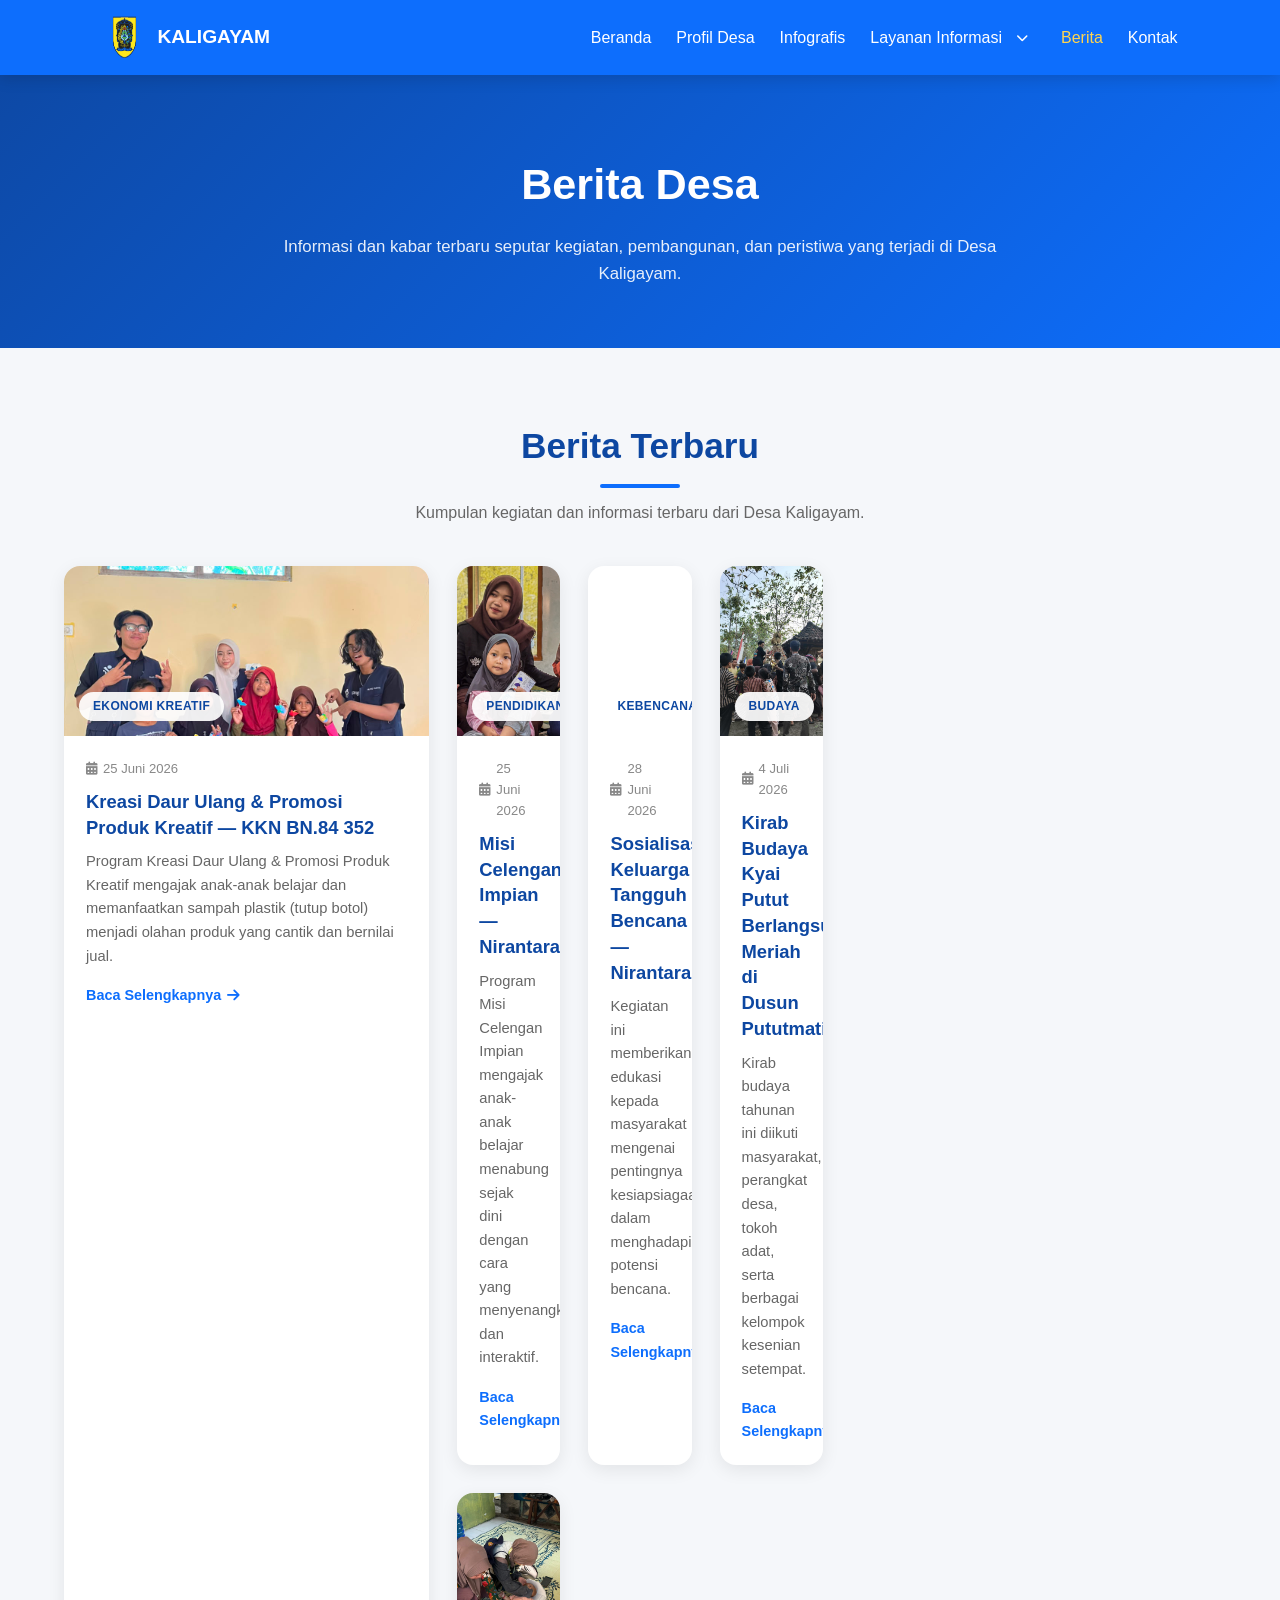
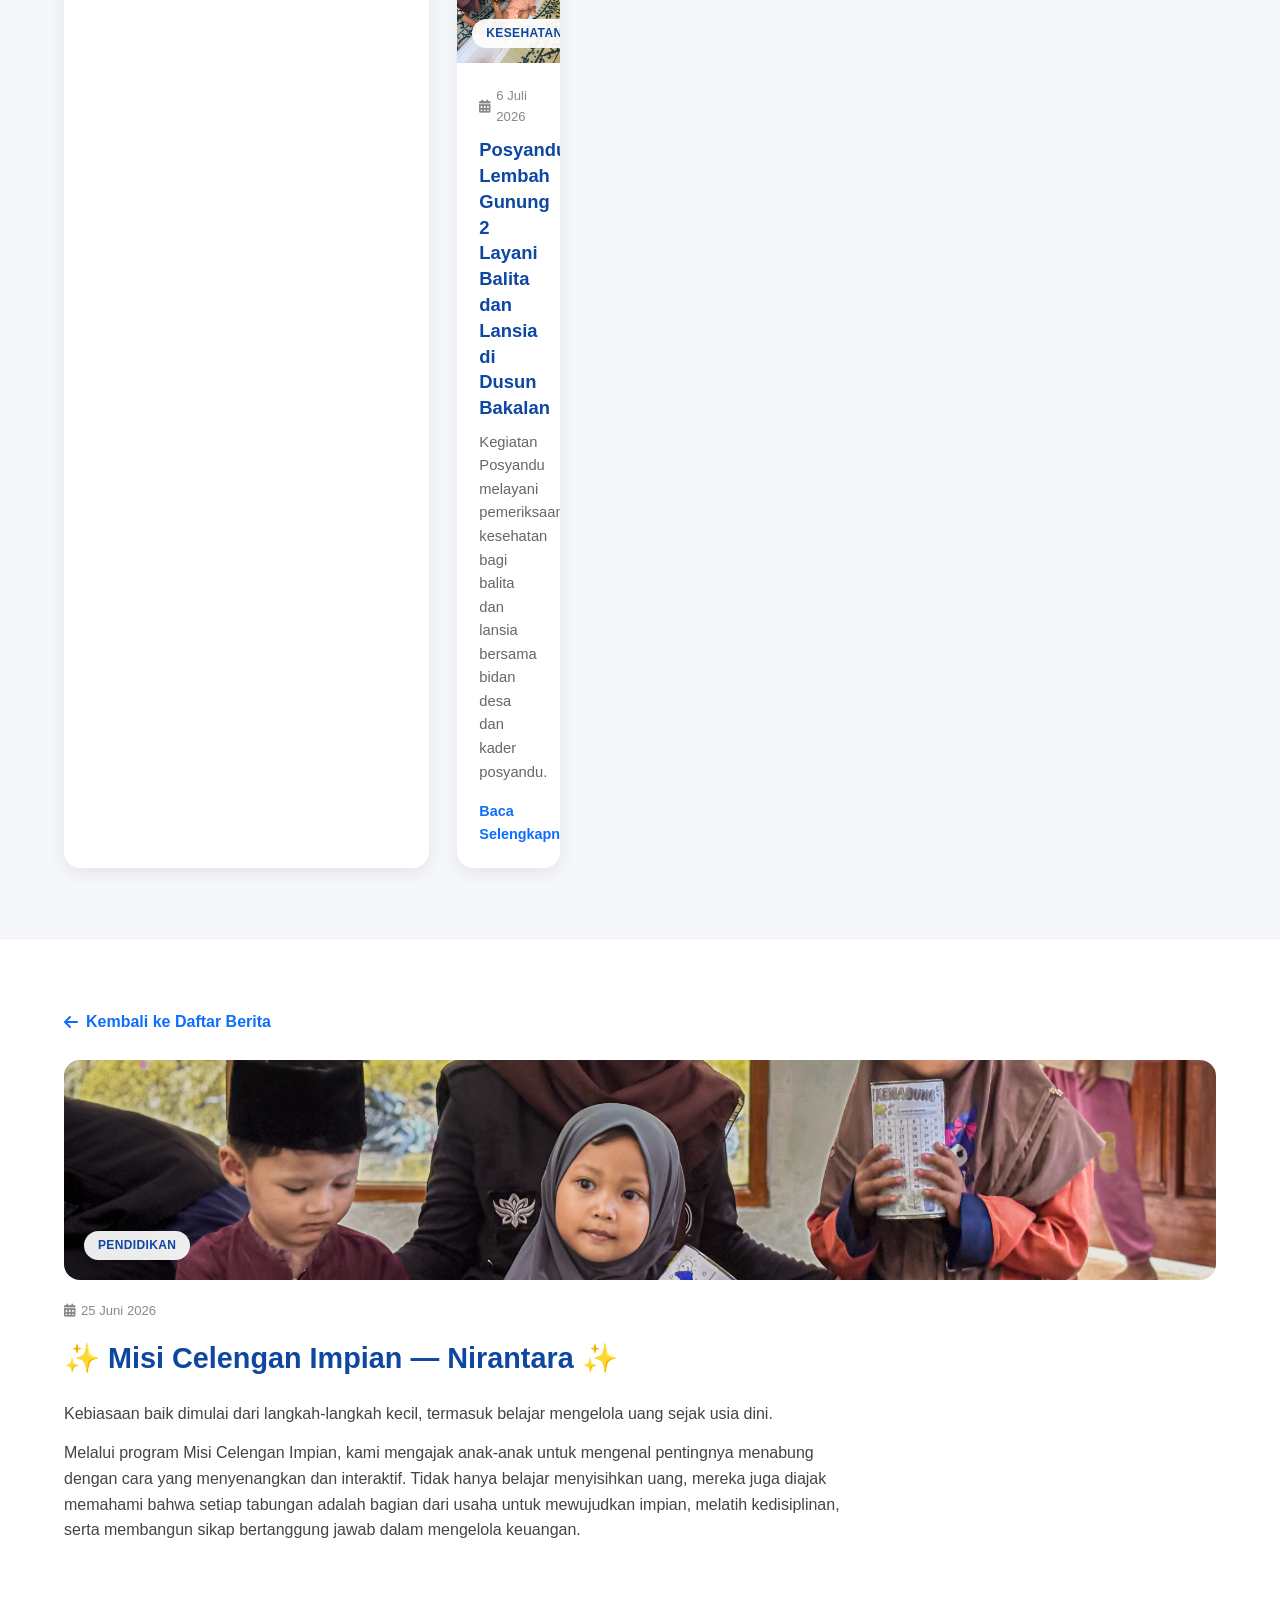
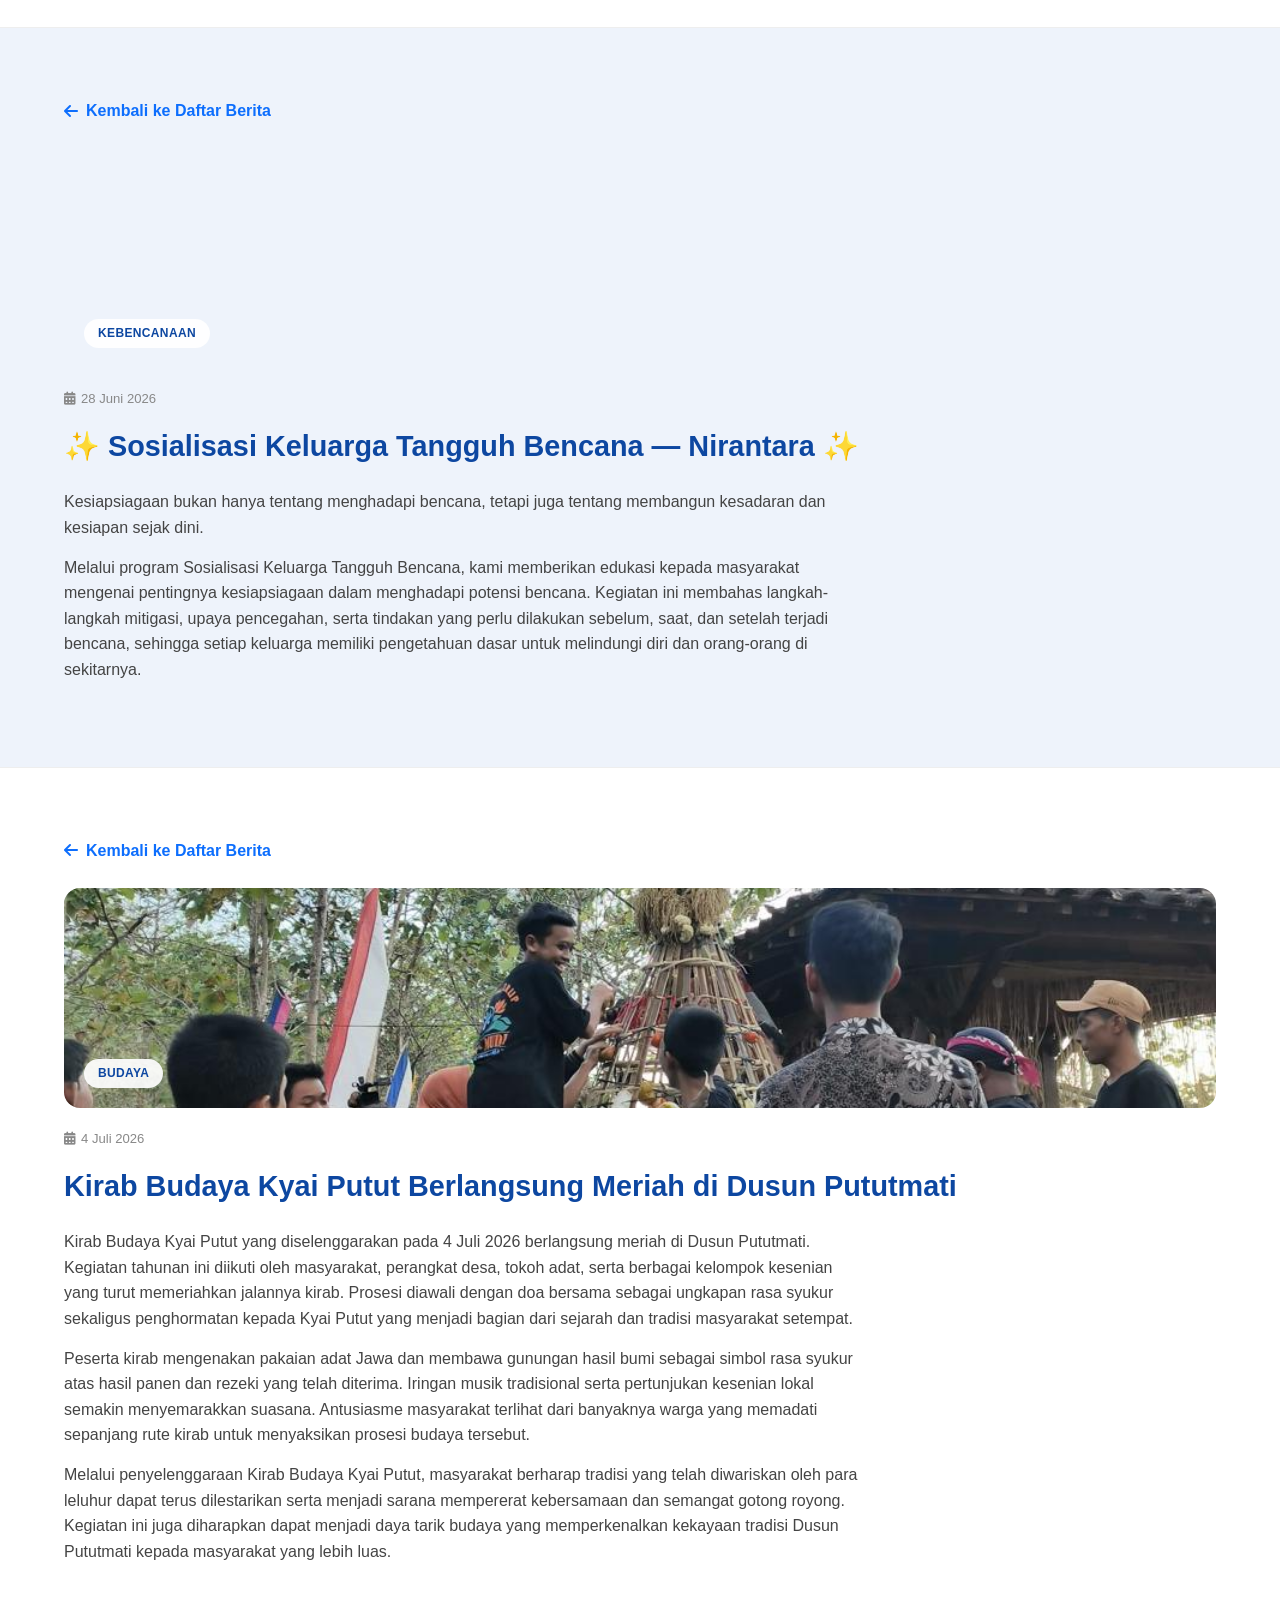
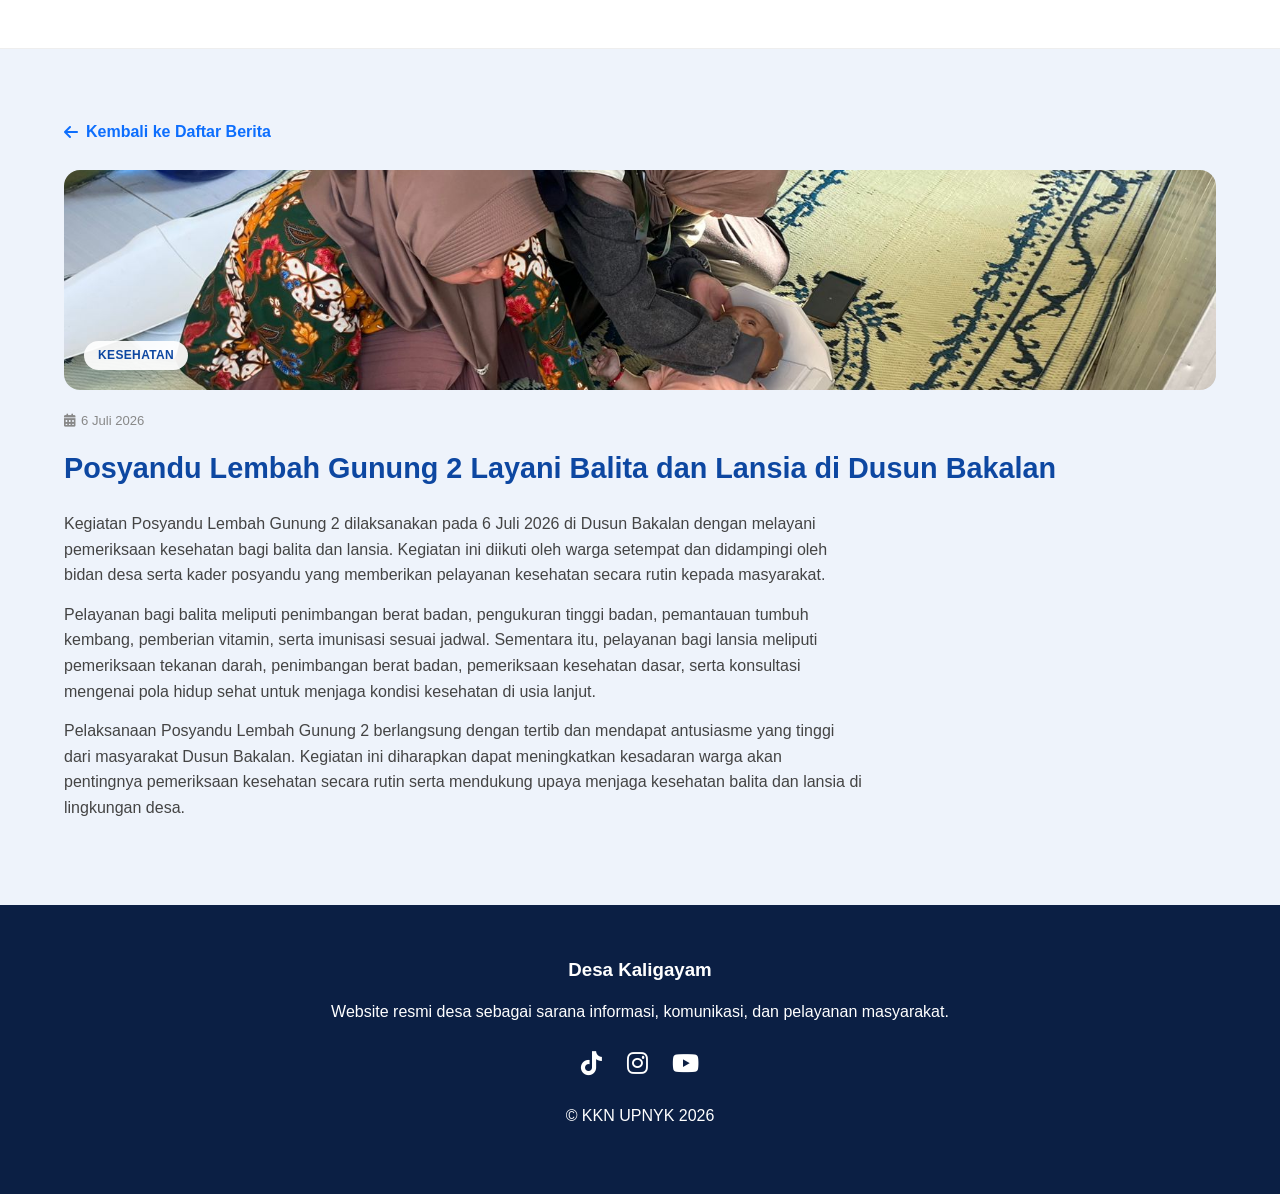
==== berita.html @ 116720b0 "Add new berita card for recycling program Added a new berita card for 'Kreasi Daur Ulang & Promosi P" ====
<!DOCTYPE html>
<html lang="id">
<head>
    <meta charset="UTF-8">
    <meta name="viewport" content="width=device-width, initial-scale=1.0">
    <title>Berita Desa - Desa Kaligayam</title>

    <link rel="stylesheet"
    href="https://cdnjs.cloudflare.com/ajax/libs/font-awesome/6.5.1/css/all.min.css">

    <style>

*{margin:0;padding:0;box-sizing:border-box;}
html{scroll-behavior:smooth;}
body{font-family:'Segoe UI', Tahoma, Geneva, Verdana, sans-serif;background:#f5f7fa;color:#333;line-height:1.6;}
a{text-decoration:none;}
ul{list-style:none;}
img{max-width:100%;display:block;}
.container{width:90%;max-width:1200px;margin:auto;}
section{padding:70px 0;}
.section-title{text-align:center;margin-bottom:40px;}
.section-title h2{font-size:2.2rem;color:#0d47a1;position:relative;}
.section-title h2::after{content:'';width:80px;height:4px;background:#0d6efd;display:block;margin:10px auto;border-radius:20px;}
.section-title p{color:#666;max-width:700px;margin:12px auto 0;}

/* NAVBAR */
.navbar{position:fixed;top:0;left:0;width:100%;padding:15px 8%;background:#0d6efd;display:flex;justify-content:space-between;align-items:center;z-index:1000;box-shadow:0 3px 15px rgba(0,0,0,0.15);}
.logo{display:flex;align-items:center;gap:10px;}
.logo img{width:45px;height:45px;}
.logo span{color:white;font-size:1.2rem;font-weight:700;}
.nav-menu{display:flex;gap:25px;}
.nav-menu a{color:white;font-weight:500;transition:0.3s;}
.nav-menu a:hover{color:#ffd54f;}
.nav-menu a.active{color:#ffd54f;}
.hamburger{display:none;color:white;font-size:1.5rem;cursor:pointer;}
.dropdown{position:relative;}
.dropdown-menu{position:absolute;top:100%;left:0;min-width:220px;background:#fff;border-radius:8px;box-shadow:0 5px 15px rgba(0,0,0,0.15);display:none;z-index:999;}
.dropdown-menu li{width:100%;}
.dropdown-menu li a{display:block;padding:12px 15px;color:#333;transition:0.3s;}
.dropdown-menu li a:hover{background:#0d6efd;color:#fff;}
.dropdown:hover .dropdown-menu{display:block;}
.dropdown-head{display:flex;align-items:center;justify-content:center;gap:6px;}
.dropdown-toggle{cursor:pointer;display:inline-flex;align-items:center;justify-content:center;color:white;font-size:12px;padding:4px 8px;}
.dropdown-toggle i{transition:0.3s;}
.dropdown.show .dropdown-toggle i{transform:rotate(180deg);}
.dropdown.show .dropdown-menu{display:block;}

/* HERO */
.hero-infografis{padding-top:150px;padding-bottom:60px;background:linear-gradient(135deg,#0d47a1,#0d6efd);color:#fff;text-align:center;}
.hero-infografis h1{font-size:2.7rem;margin-bottom:15px;}
.hero-infografis p{max-width:750px;margin:auto;color:rgba(255,255,255,.9);font-size:1.05rem;}

/* BERITA GRID */
.berita-grid{display:grid;grid-template-columns:repeat(3,1fr);gap:28px;}
.berita-card{background:#fff;border-radius:16px;overflow:hidden;box-shadow:0 5px 18px rgba(0,0,0,.08);transition:.3s;}
.berita-card:hover{transform:translateY(-8px);box-shadow:0 10px 25px rgba(0,0,0,.12);}
.berita-thumb{height:170px;position:relative;display:flex;align-items:flex-end;padding:15px;}
.berita-kategori{background:rgba(255,255,255,.92);color:#0d47a1;font-size:.75rem;font-weight:700;padding:5px 14px;border-radius:20px;text-transform:uppercase;letter-spacing:.03em;}
.berita-content{padding:22px;}
.berita-tanggal{color:#888;font-size:.82rem;display:flex;align-items:center;gap:6px;margin-bottom:10px;}
.berita-content h3{color:#0d47a1;font-size:1.15rem;margin-bottom:10px;line-height:1.4;}
.berita-content p{color:#666;font-size:.92rem;margin-bottom:14px;}
.berita-link{color:#0d6efd;font-weight:600;font-size:.9rem;display:inline-flex;align-items:center;gap:6px;transition:.3s;}
.berita-link:hover{gap:10px;}

/* BERITA DETAIL */
.berita-detail{background:#fff;border-top:1px solid #eee;}
.berita-detail:nth-child(odd){background:#eef3fb;}
.back-link{display:inline-flex;align-items:center;gap:8px;color:#0d6efd;font-weight:600;margin-bottom:25px;}
.back-link:hover{color:#0d47a1;}
.berita-detail-header{height:220px;border-radius:16px;display:flex;align-items:flex-end;padding:20px;margin-bottom:20px;}
.berita-detail h2{color:#0d47a1;font-size:1.8rem;margin:14px 0 20px;}
.berita-detail p{color:#444;margin-bottom:14px;max-width:800px;}

footer{background:#0b1f44;color:white;text-align:center;padding:50px 20px;}
.footer-content h3{margin-bottom:15px;}
.footer-content p{margin-bottom:15px;}
.social{margin:20px 0;}
.social a{color:white;font-size:1.5rem;margin:0 10px;transition:0.3s;}
.social a:hover{color:#ffc107;}

@media(max-width:900px){
    .berita-grid{grid-template-columns:1fr 1fr;}
}
@media(max-width:768px){
    .hero-infografis h1{font-size:2rem;}
    .nav-menu{
        display:none;
        flex-direction:column;
        position:absolute;
        top:75px;
        left:0;
        width:100%;
        background:#0d6efd;
        padding:20px;
        text-align:center;
    }
    .nav-menu.active{display:flex;}
    .hamburger{display:block;}
    .berita-grid{grid-template-columns:1fr;}
    .dropdown:hover .dropdown-menu{display:none;}
    .dropdown-menu{position:static;width:100%;margin-top:10px;box-shadow:none;}
    .dropdown.show .dropdown-menu{display:block;}
}

    </style>

</head>
<body>

    <!-- NAVBAR -->
    <header>
<nav class="navbar">

    <div class="logo">
        <img src="./logo.png" alt="Logo Desa">
        <span>KALIGAYAM</span>
    </div>

    <ul class="nav-menu">

        <li><a href="index.html">Beranda</a></li>

        <li><a href="profil-desa.html">Profil Desa</a></li>

        <li><a href="infografis.html">Infografis</a></li>

        <!-- MENU LAYANAN INFORMASI -->
        <li class="dropdown">

            <div class="dropdown-head">
                <a href="layanan-informasi.html">Layanan Informasi</a>
                <span class="dropdown-toggle"><i class="fas fa-chevron-down"></i></span>
            </div>

            <ul class="dropdown-menu">
                <li><a href="layanan-informasi.html#kk">Kartu Keluarga</a></li>
                <li><a href="layanan-informasi.html#ktp">KTP</a></li>
                <li><a href="layanan-informasi.html#kia">KIA</a></li>
                <li><a href="layanan-informasi.html#akta-kematian">Akta Kematian</a></li>
                <li><a href="layanan-informasi.html#akta-lahir">Akta Lahir</a></li>
                <li><a href="layanan-informasi.html#akta-cerai">Akta Cerai</a></li>
                <li><a href="layanan-informasi.html#pernikahan">Pernikahan</a></li>
            </ul>

        </li>

        <li><a href="berita.html" class="active">Berita</a></li>

        <li><a href="index.html#contact">Kontak</a></li>

    </ul>

    <div class="hamburger">
        <i class="fas fa-bars"></i>
    </div>

</nav>
    </header>

    <!-- HERO -->
    <section class="hero-infografis">
        <div class="container">
            <h1>Berita Desa</h1>
            <p>
                Informasi dan kabar terbaru seputar kegiatan, pembangunan,
                dan peristiwa yang terjadi di Desa Kaligayam.
            </p>
        </div>
    </section>

    <!-- DAFTAR BERITA -->
    <section id="daftar-berita">
        <div class="container">

            <div class="section-title">
                <h2>Berita Terbaru</h2>
                <p>Kumpulan kegiatan dan informasi terbaru dari Desa Kaligayam.</p>
            </div>
            <div class="berita-grid">
                <div class="berita-card">
                    <div class="berita-thumb" style="background-image:url('proker ekonomi 352.jpeg');background-size:cover;background-position:center;">
                        <span class="berita-kategori">Ekonomi Kreatif</span>
                    </div>
                    <div class="berita-content">
                        <span class="berita-tanggal"><i class="fas fa-calendar-days"></i> 25 Juni 2026</span>
                        <h3>Kreasi Daur Ulang & Promosi Produk Kreatif — KKN BN.84 352 </h3>
                        <p>Program Kreasi Daur Ulang & Promosi Produk Kreatif mengajak anak-anak belajar dan memanfaatkan sampah plastik (tutup botol) menjadi olahan produk yang cantik dan bernilai jual.</p>
                        <a href="#berita-1" class="berita-link">Baca Selengkapnya <i class="fas fa-arrow-right"></i></a>
                    </div>
                </div>
            <div class="berita-grid">
                <div class="berita-card">
                    <div class="berita-thumb" style="background-image:url('Berita 1.jpeg');background-size:cover;background-position:center;">
                        <span class="berita-kategori">Pendidikan</span>
                    </div>
                    <div class="berita-content">
                        <span class="berita-tanggal"><i class="fas fa-calendar-days"></i> 25 Juni 2026</span>
                        <h3>Misi Celengan Impian — Nirantara</h3>
                        <p>Program Misi Celengan Impian mengajak anak-anak belajar menabung sejak dini dengan cara yang menyenangkan dan interaktif.</p>
                        <a href="#berita-1" class="berita-link">Baca Selengkapnya <i class="fas fa-arrow-right"></i></a>
                    </div>
                </div>
                <div class="berita-card">
                    <div class="berita-thumb" style="background-image:url('Berita 2.jpeg');background-size:cover;background-position:center;">
                        <span class="berita-kategori">Kebencanaan</span>
                    </div>
                    <div class="berita-content">
                        <span class="berita-tanggal"><i class="fas fa-calendar-days"></i> 28 Juni 2026</span>
                        <h3>Sosialisasi Keluarga Tangguh Bencana — Nirantara</h3>
                        <p>Kegiatan ini memberikan edukasi kepada masyarakat mengenai pentingnya kesiapsiagaan dalam menghadapi potensi bencana.</p>
                        <a href="#berita-2" class="berita-link">Baca Selengkapnya <i class="fas fa-arrow-right"></i></a>
                    </div>
                </div>
                <div class="berita-card">
                    <div class="berita-thumb" style="background-image:url('Berita 3.jpeg');background-size:cover;background-position:center;">
                        <span class="berita-kategori">Budaya</span>
                    </div>
                    <div class="berita-content">
                        <span class="berita-tanggal"><i class="fas fa-calendar-days"></i> 4 Juli 2026</span>
                        <h3>Kirab Budaya Kyai Putut Berlangsung Meriah di Dusun Pututmati</h3>
                        <p>Kirab budaya tahunan ini diikuti masyarakat, perangkat desa, tokoh adat, serta berbagai kelompok kesenian setempat.</p>
                        <a href="#berita-3" class="berita-link">Baca Selengkapnya <i class="fas fa-arrow-right"></i></a>
                    </div>
                </div>
                <div class="berita-card">
                    <div class="berita-thumb" style="background-image:url('Berita 4.jpeg');background-size:cover;background-position:center;">
                        <span class="berita-kategori">Kesehatan</span>
                    </div>
                    <div class="berita-content">
                        <span class="berita-tanggal"><i class="fas fa-calendar-days"></i> 6 Juli 2026</span>
                        <h3>Posyandu Lembah Gunung 2 Layani Balita dan Lansia di Dusun Bakalan</h3>
                        <p>Kegiatan Posyandu melayani pemeriksaan kesehatan bagi balita dan lansia bersama bidan desa dan kader posyandu.</p>
                        <a href="#berita-4" class="berita-link">Baca Selengkapnya <i class="fas fa-arrow-right"></i></a>
                    </div>
                            </div>
            </div>

        </div>
    </section>

    <section id="berita-1" class="berita-detail">
        <div class="container">
            <a href="#daftar-berita" class="back-link"><i class="fas fa-arrow-left"></i> Kembali ke Daftar Berita</a>
            <div class="berita-detail-header" style="background-image:url('Berita 1.jpeg');background-size:cover;background-position:center;">
                <span class="berita-kategori">Pendidikan</span>
            </div>
            <span class="berita-tanggal"><i class="fas fa-calendar-days"></i> 25 Juni 2026</span>
            <h2>✨ Misi Celengan Impian — Nirantara ✨</h2>
                <p>Kebiasaan baik dimulai dari langkah-langkah kecil, termasuk belajar mengelola uang sejak usia dini.</p>
                <p>Melalui program Misi Celengan Impian, kami mengajak anak-anak untuk mengenal pentingnya menabung dengan cara yang menyenangkan dan interaktif. Tidak hanya belajar menyisihkan uang, mereka juga diajak memahami bahwa setiap tabungan adalah bagian dari usaha untuk mewujudkan impian, melatih kedisiplinan, serta membangun sikap bertanggung jawab dalam mengelola keuangan.</p>
        </div>
    </section>
    <section id="berita-2" class="berita-detail">
        <div class="container">
            <a href="#daftar-berita" class="back-link"><i class="fas fa-arrow-left"></i> Kembali ke Daftar Berita</a>
            <div class="berita-detail-header" style="background-image:url('Berita 2.jpeg');background-size:cover;background-position:center;">
                <span class="berita-kategori">Kebencanaan</span>
            </div>
            <span class="berita-tanggal"><i class="fas fa-calendar-days"></i> 28 Juni 2026</span>
            <h2>✨ Sosialisasi Keluarga Tangguh Bencana — Nirantara ✨</h2>
                <p>Kesiapsiagaan bukan hanya tentang menghadapi bencana, tetapi juga tentang membangun kesadaran dan kesiapan sejak dini.</p>
                <p>Melalui program Sosialisasi Keluarga Tangguh Bencana, kami memberikan edukasi kepada masyarakat mengenai pentingnya kesiapsiagaan dalam menghadapi potensi bencana. Kegiatan ini membahas langkah-langkah mitigasi, upaya pencegahan, serta tindakan yang perlu dilakukan sebelum, saat, dan setelah terjadi bencana, sehingga setiap keluarga memiliki pengetahuan dasar untuk melindungi diri dan orang-orang di sekitarnya.</p>
        </div>
    </section>
    <section id="berita-3" class="berita-detail">
        <div class="container">
            <a href="#daftar-berita" class="back-link"><i class="fas fa-arrow-left"></i> Kembali ke Daftar Berita</a>
            <div class="berita-detail-header" style="background-image:url('Berita 3.jpeg');background-size:cover;background-position:center;">
                <span class="berita-kategori">Budaya</span>
            </div>
            <span class="berita-tanggal"><i class="fas fa-calendar-days"></i> 4 Juli 2026</span>
            <h2>Kirab Budaya Kyai Putut Berlangsung Meriah di Dusun Pututmati</h2>
                <p>Kirab Budaya Kyai Putut yang diselenggarakan pada 4 Juli 2026 berlangsung meriah di Dusun Pututmati. Kegiatan tahunan ini diikuti oleh masyarakat, perangkat desa, tokoh adat, serta berbagai kelompok kesenian yang turut memeriahkan jalannya kirab. Prosesi diawali dengan doa bersama sebagai ungkapan rasa syukur sekaligus penghormatan kepada Kyai Putut yang menjadi bagian dari sejarah dan tradisi masyarakat setempat.</p>
                <p>Peserta kirab mengenakan pakaian adat Jawa dan membawa gunungan hasil bumi sebagai simbol rasa syukur atas hasil panen dan rezeki yang telah diterima. Iringan musik tradisional serta pertunjukan kesenian lokal semakin menyemarakkan suasana. Antusiasme masyarakat terlihat dari banyaknya warga yang memadati sepanjang rute kirab untuk menyaksikan prosesi budaya tersebut.</p>
                <p>Melalui penyelenggaraan Kirab Budaya Kyai Putut, masyarakat berharap tradisi yang telah diwariskan oleh para leluhur dapat terus dilestarikan serta menjadi sarana mempererat kebersamaan dan semangat gotong royong. Kegiatan ini juga diharapkan dapat menjadi daya tarik budaya yang memperkenalkan kekayaan tradisi Dusun Pututmati kepada masyarakat yang lebih luas.</p>
        </div>
    </section>
    <section id="berita-4" class="berita-detail">
        <div class="container">
            <a href="#daftar-berita" class="back-link"><i class="fas fa-arrow-left"></i> Kembali ke Daftar Berita</a>
            <div class="berita-detail-header" style="background-image:url('Berita 4.jpeg');background-size:cover;background-position:center;">
                <span class="berita-kategori">Kesehatan</span>
            </div>
            <span class="berita-tanggal"><i class="fas fa-calendar-days"></i> 6 Juli 2026</span>
            <h2>Posyandu Lembah Gunung 2 Layani Balita dan Lansia di Dusun Bakalan</h2>
                <p>Kegiatan Posyandu Lembah Gunung 2 dilaksanakan pada 6 Juli 2026 di Dusun Bakalan dengan melayani pemeriksaan kesehatan bagi balita dan lansia. Kegiatan ini diikuti oleh warga setempat dan didampingi oleh bidan desa serta kader posyandu yang memberikan pelayanan kesehatan secara rutin kepada masyarakat.</p>
                <p>Pelayanan bagi balita meliputi penimbangan berat badan, pengukuran tinggi badan, pemantauan tumbuh kembang, pemberian vitamin, serta imunisasi sesuai jadwal. Sementara itu, pelayanan bagi lansia meliputi pemeriksaan tekanan darah, penimbangan berat badan, pemeriksaan kesehatan dasar, serta konsultasi mengenai pola hidup sehat untuk menjaga kondisi kesehatan di usia lanjut.</p>
                <p>Pelaksanaan Posyandu Lembah Gunung 2 berlangsung dengan tertib dan mendapat antusiasme yang tinggi dari masyarakat Dusun Bakalan. Kegiatan ini diharapkan dapat meningkatkan kesadaran warga akan pentingnya pemeriksaan kesehatan secara rutin serta mendukung upaya menjaga kesehatan balita dan lansia di lingkungan desa.</p>
        </div>
    </section>
    <!-- FOOTER -->
    <footer>

        <div class="footer-content">

            <h3>Desa Kaligayam</h3>

            <p>
                Website resmi desa sebagai sarana informasi,
                komunikasi, dan pelayanan masyarakat.
            </p>

            <div class="social">
                <a href="https://www.tiktok.com/@kaligayam.official" target="_blank" rel="noopener noreferrer"><i class="fab fa-tiktok"></i></a>
                <a href="https://www.instagram.com/desa_kaligayam" target="_blank" rel="noopener noreferrer"><i class="fab fa-instagram"></i></a>
                <a href="#" target="_blank" rel="noopener noreferrer"><i class="fab fa-youtube"></i></a>
            </div>

            <p>
                © KKN UPNYK 2026
            </p>

        </div>

    </footer>


<script src="index.js"></script>

</body>
</html>
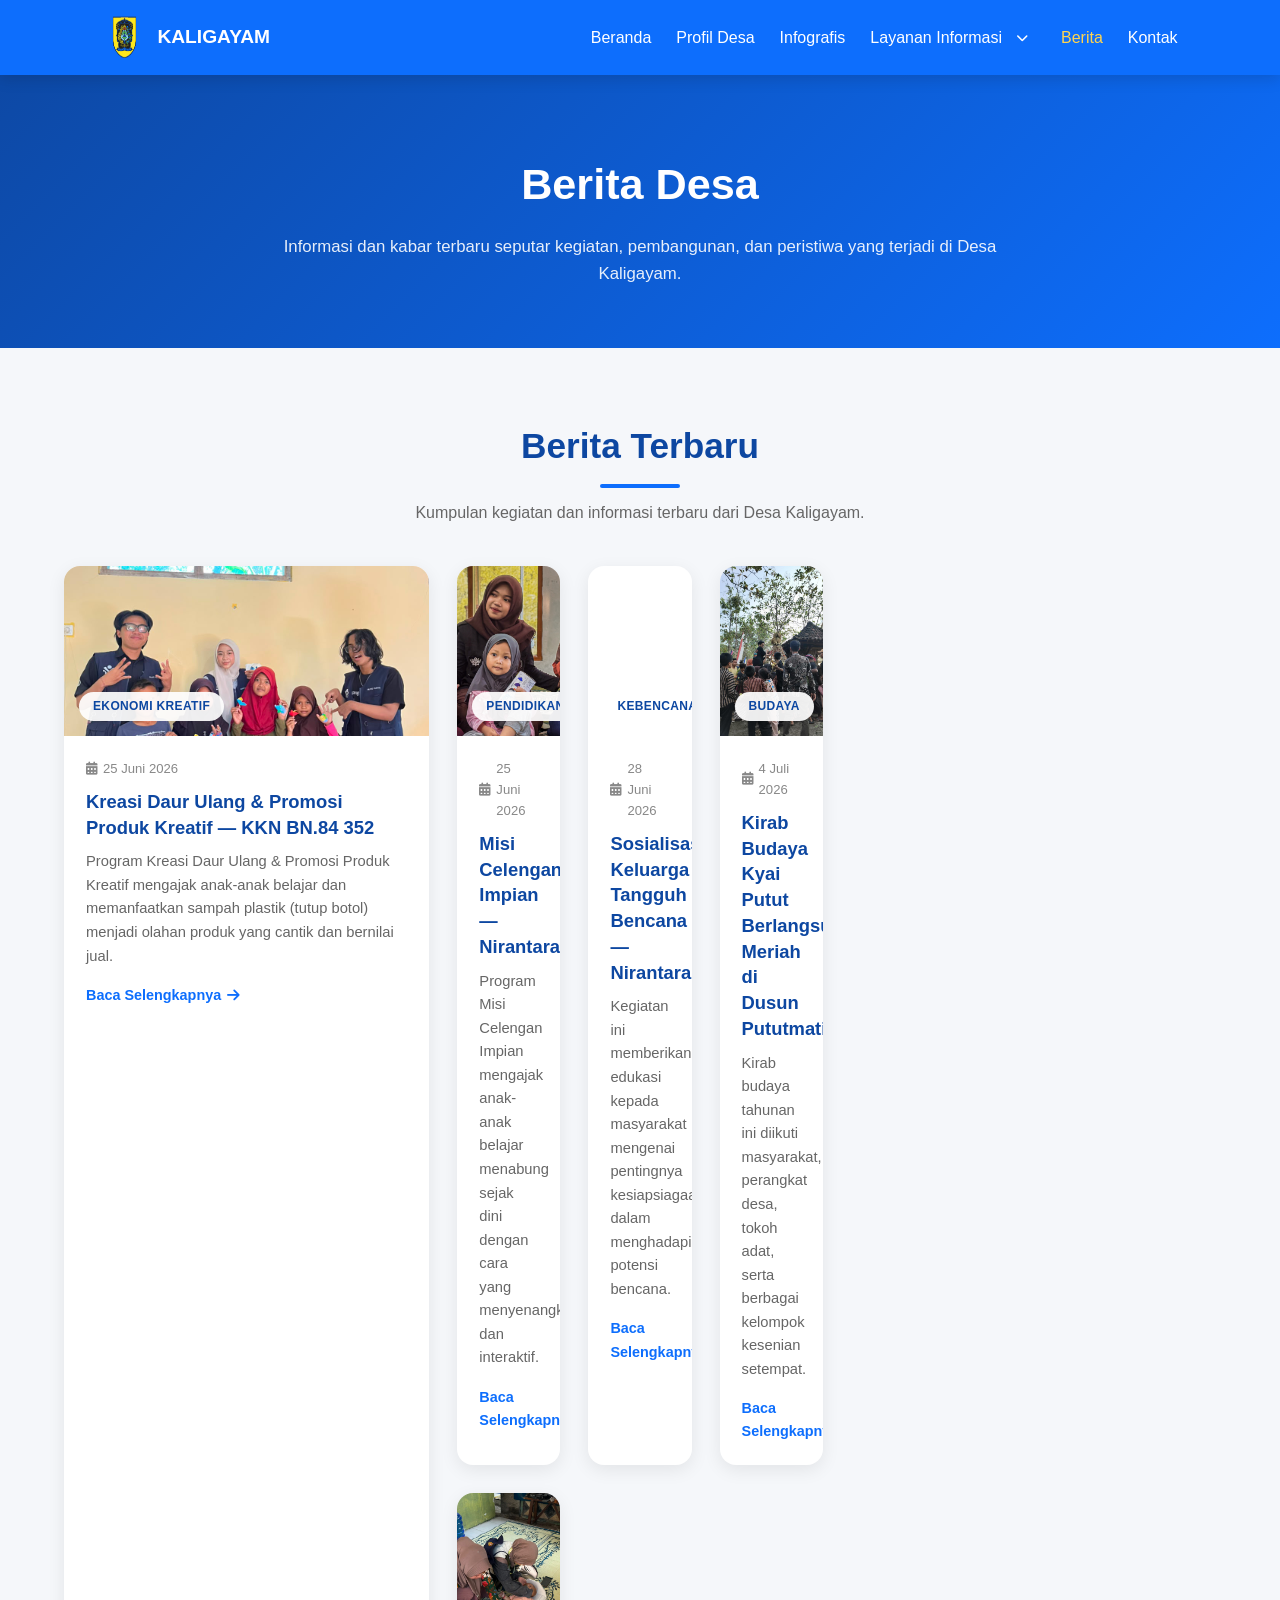
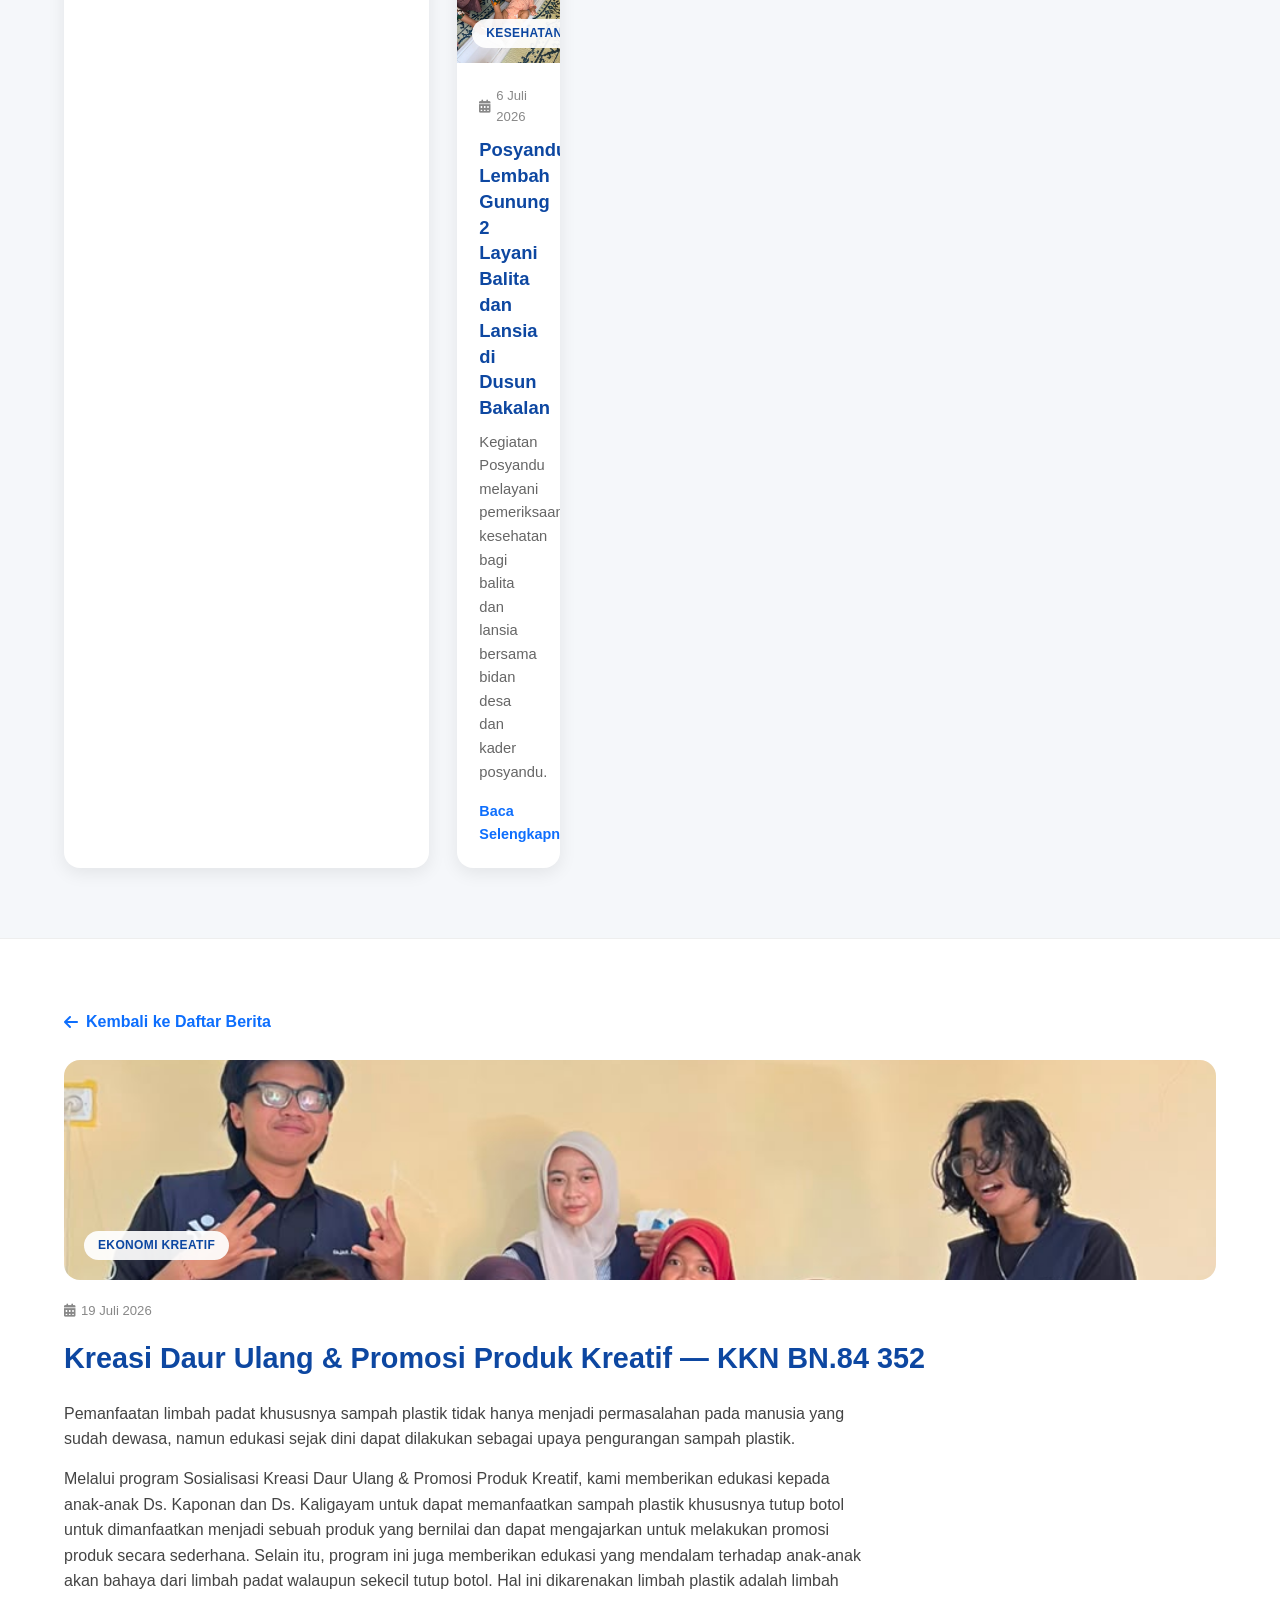
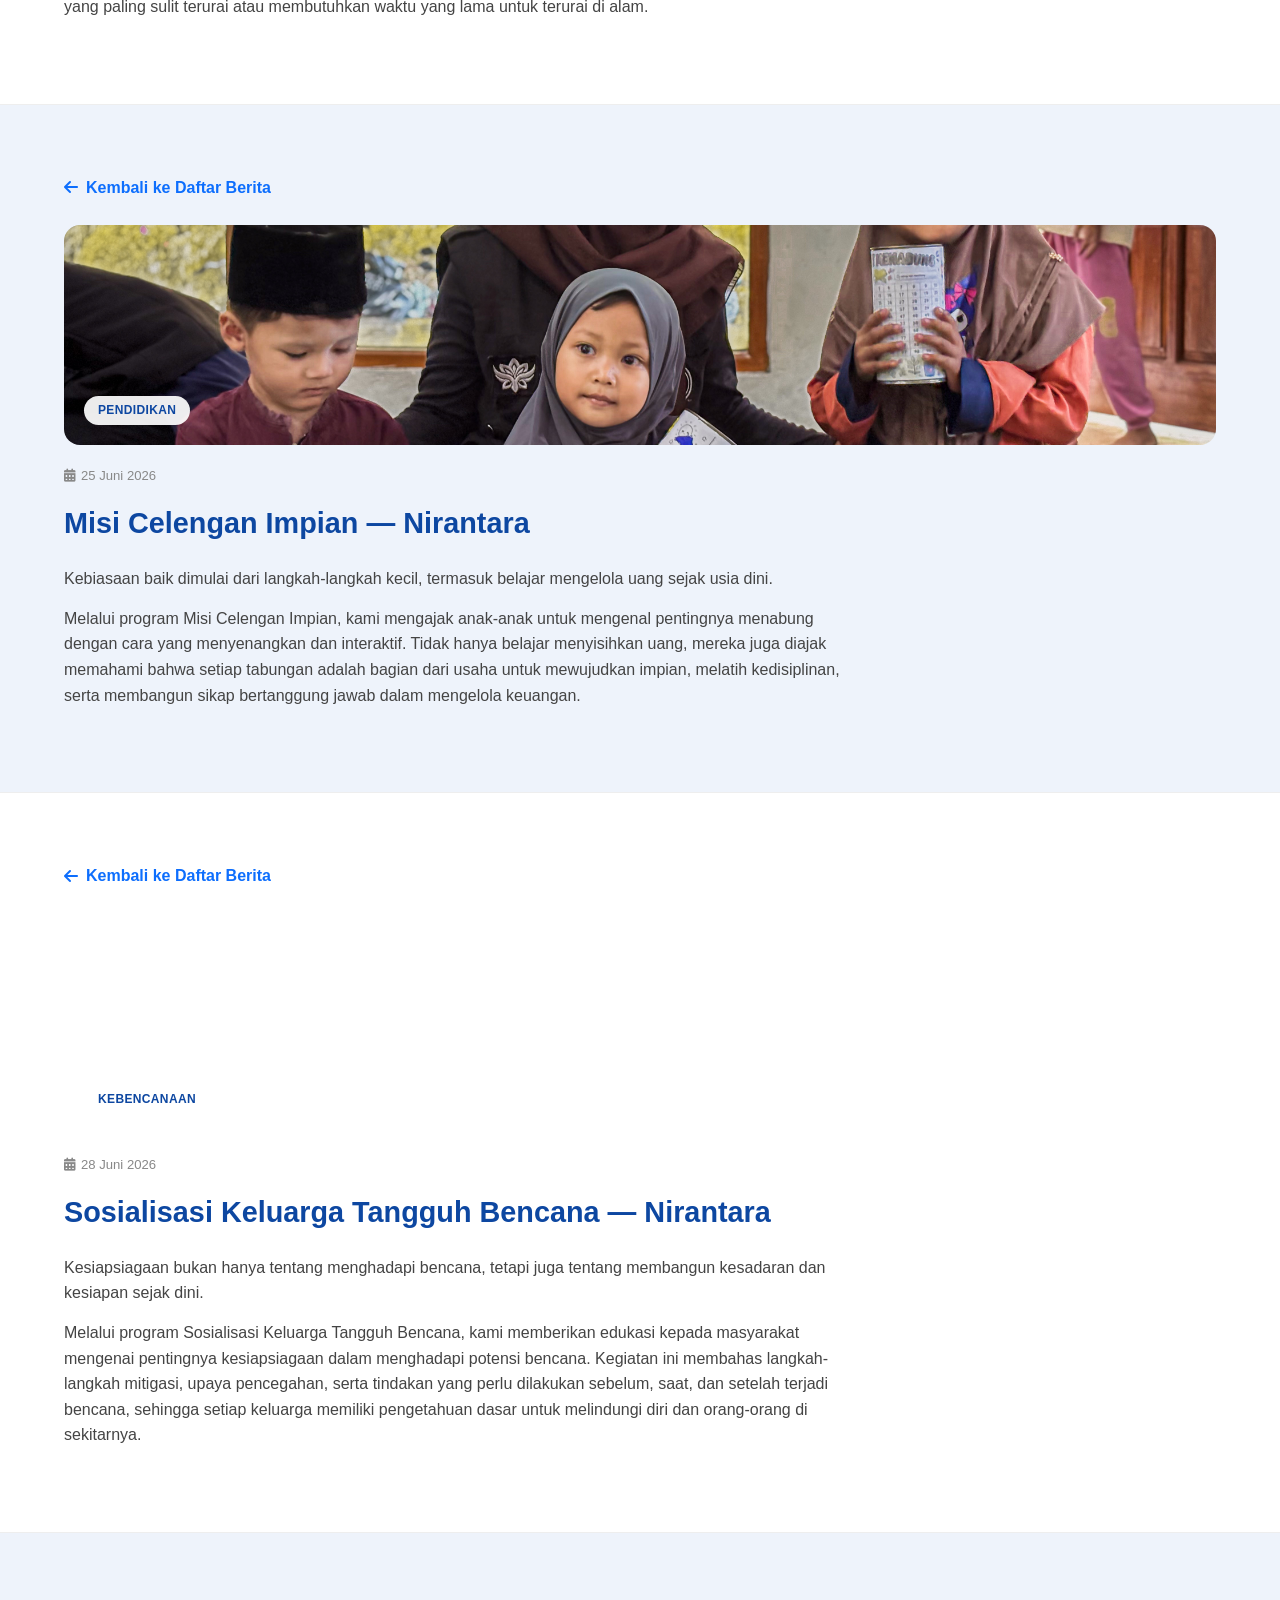
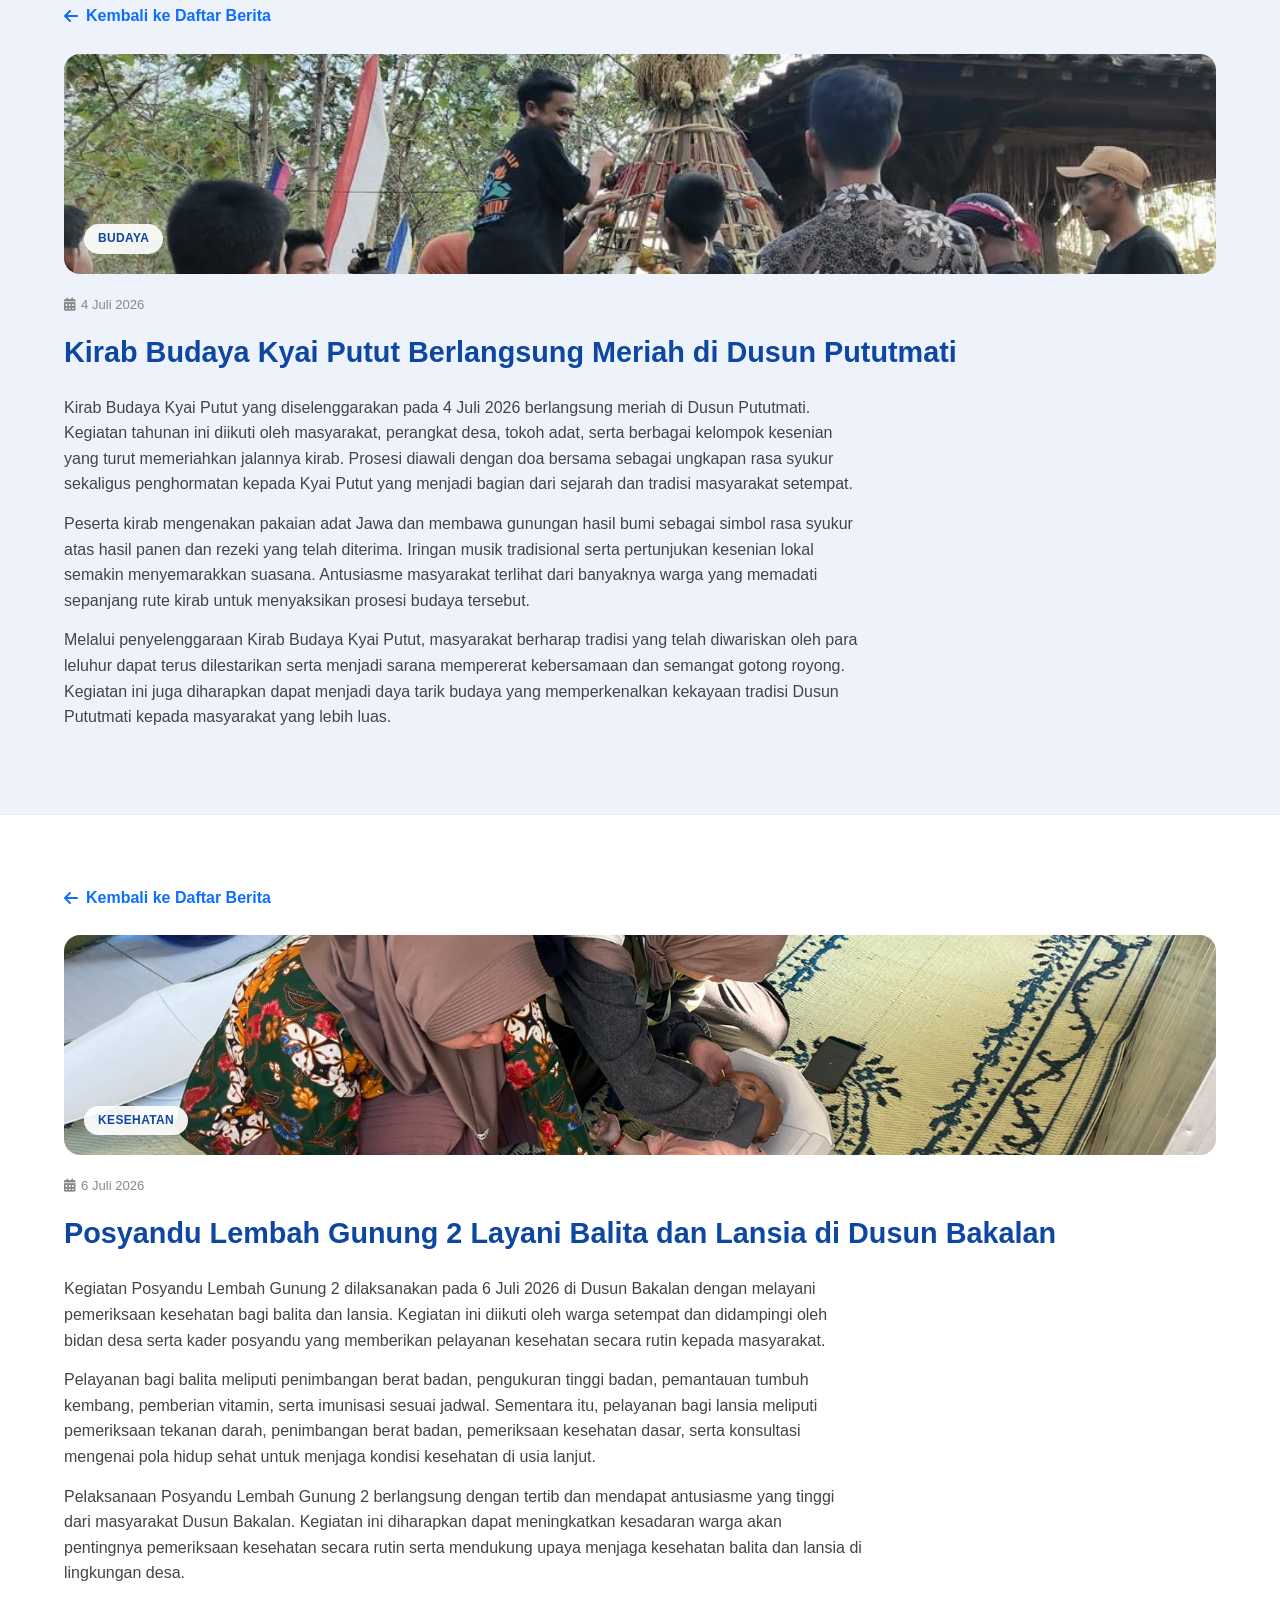
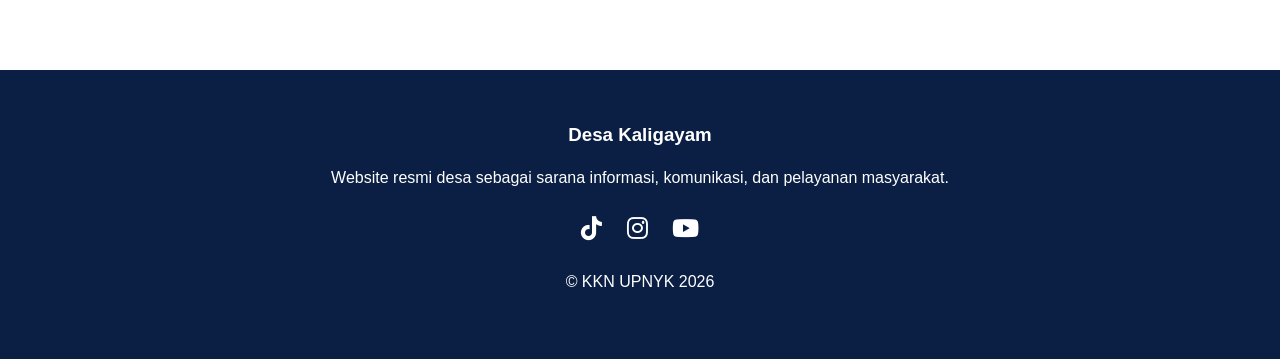
==== commit aaf39a98: "Fix HTML structure and update news section headers" ====
--- a/berita.html
+++ b/berita.html
@@ -238,32 +238,43 @@
 
         </div>
     </section>
-
     <section id="berita-1" class="berita-detail">
+        <div class="container">
+            <a href="#daftar-berita" class="back-link"><i class="fas fa-arrow-left"></i> Kembali ke Daftar Berita</a>
+            <div class="berita-detail-header" style="background-image:url('proker ekonomi 352.jpeg');background-size:cover;background-position:center;">
+                <span class="berita-kategori">Ekonomi Kreatif</span>
+            </div>
+            <span class="berita-tanggal"><i class="fas fa-calendar-days"></i> 19 Juli 2026</span>
+            <h2> Kreasi Daur Ulang & Promosi Produk Kreatif — KKN BN.84 352 </h2>
+                <p>Pemanfaatan limbah padat khususnya sampah plastik tidak hanya menjadi permasalahan pada manusia yang sudah dewasa, namun edukasi sejak dini dapat dilakukan sebagai upaya pengurangan sampah plastik.</p>
+                <p>Melalui program Sosialisasi Kreasi Daur Ulang & Promosi Produk Kreatif, kami memberikan edukasi kepada anak-anak Ds. Kaponan dan Ds. Kaligayam untuk dapat memanfaatkan sampah plastik khususnya tutup botol untuk dimanfaatkan menjadi sebuah produk yang bernilai dan dapat mengajarkan untuk melakukan promosi produk secara sederhana. Selain itu, program ini juga memberikan edukasi yang mendalam terhadap anak-anak akan bahaya dari limbah padat walaupun sekecil tutup botol. Hal ini dikarenakan limbah plastik adalah limbah yang paling sulit terurai atau membutuhkan waktu yang lama untuk terurai di alam.</p>
+        </div>
+    </section>
+    <section id="berita-2" class="berita-detail">
         <div class="container">
             <a href="#daftar-berita" class="back-link"><i class="fas fa-arrow-left"></i> Kembali ke Daftar Berita</a>
             <div class="berita-detail-header" style="background-image:url('Berita 1.jpeg');background-size:cover;background-position:center;">
                 <span class="berita-kategori">Pendidikan</span>
             </div>
             <span class="berita-tanggal"><i class="fas fa-calendar-days"></i> 25 Juni 2026</span>
-            <h2>✨ Misi Celengan Impian — Nirantara ✨</h2>
+            <h2>Misi Celengan Impian — Nirantara</h2>
                 <p>Kebiasaan baik dimulai dari langkah-langkah kecil, termasuk belajar mengelola uang sejak usia dini.</p>
                 <p>Melalui program Misi Celengan Impian, kami mengajak anak-anak untuk mengenal pentingnya menabung dengan cara yang menyenangkan dan interaktif. Tidak hanya belajar menyisihkan uang, mereka juga diajak memahami bahwa setiap tabungan adalah bagian dari usaha untuk mewujudkan impian, melatih kedisiplinan, serta membangun sikap bertanggung jawab dalam mengelola keuangan.</p>
         </div>
     </section>
-    <section id="berita-2" class="berita-detail">
+    <section id="berita-3" class="berita-detail">
         <div class="container">
             <a href="#daftar-berita" class="back-link"><i class="fas fa-arrow-left"></i> Kembali ke Daftar Berita</a>
             <div class="berita-detail-header" style="background-image:url('Berita 2.jpeg');background-size:cover;background-position:center;">
                 <span class="berita-kategori">Kebencanaan</span>
             </div>
             <span class="berita-tanggal"><i class="fas fa-calendar-days"></i> 28 Juni 2026</span>
-            <h2>✨ Sosialisasi Keluarga Tangguh Bencana — Nirantara ✨</h2>
+            <h2>Sosialisasi Keluarga Tangguh Bencana — Nirantara</h2>
                 <p>Kesiapsiagaan bukan hanya tentang menghadapi bencana, tetapi juga tentang membangun kesadaran dan kesiapan sejak dini.</p>
                 <p>Melalui program Sosialisasi Keluarga Tangguh Bencana, kami memberikan edukasi kepada masyarakat mengenai pentingnya kesiapsiagaan dalam menghadapi potensi bencana. Kegiatan ini membahas langkah-langkah mitigasi, upaya pencegahan, serta tindakan yang perlu dilakukan sebelum, saat, dan setelah terjadi bencana, sehingga setiap keluarga memiliki pengetahuan dasar untuk melindungi diri dan orang-orang di sekitarnya.</p>
         </div>
     </section>
-    <section id="berita-3" class="berita-detail">
+    <section id="berita-4" class="berita-detail">
         <div class="container">
             <a href="#daftar-berita" class="back-link"><i class="fas fa-arrow-left"></i> Kembali ke Daftar Berita</a>
             <div class="berita-detail-header" style="background-image:url('Berita 3.jpeg');background-size:cover;background-position:center;">
@@ -276,7 +287,7 @@
                 <p>Melalui penyelenggaraan Kirab Budaya Kyai Putut, masyarakat berharap tradisi yang telah diwariskan oleh para leluhur dapat terus dilestarikan serta menjadi sarana mempererat kebersamaan dan semangat gotong royong. Kegiatan ini juga diharapkan dapat menjadi daya tarik budaya yang memperkenalkan kekayaan tradisi Dusun Pututmati kepada masyarakat yang lebih luas.</p>
         </div>
     </section>
-    <section id="berita-4" class="berita-detail">
+    <section id="berita-5" class="berita-detail">
         <div class="container">
             <a href="#daftar-berita" class="back-link"><i class="fas fa-arrow-left"></i> Kembali ke Daftar Berita</a>
             <div class="berita-detail-header" style="background-image:url('Berita 4.jpeg');background-size:cover;background-position:center;">
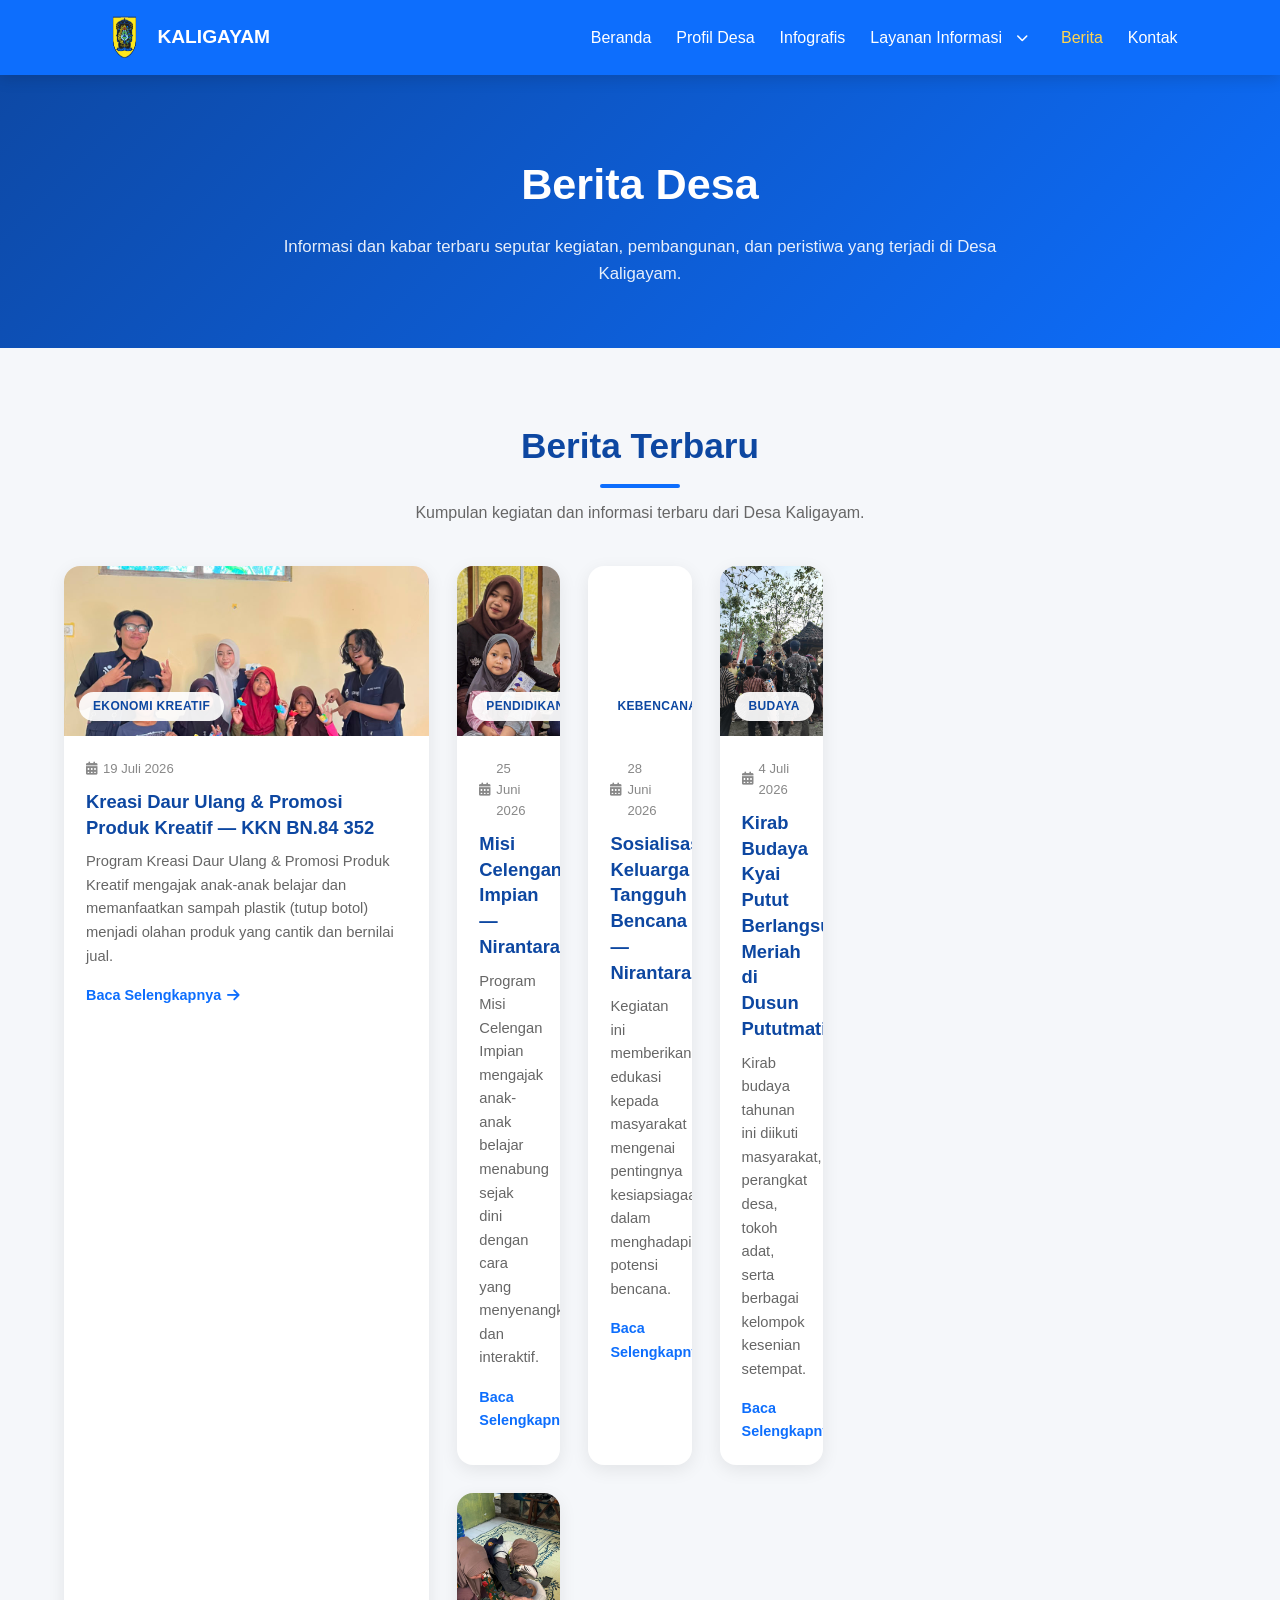
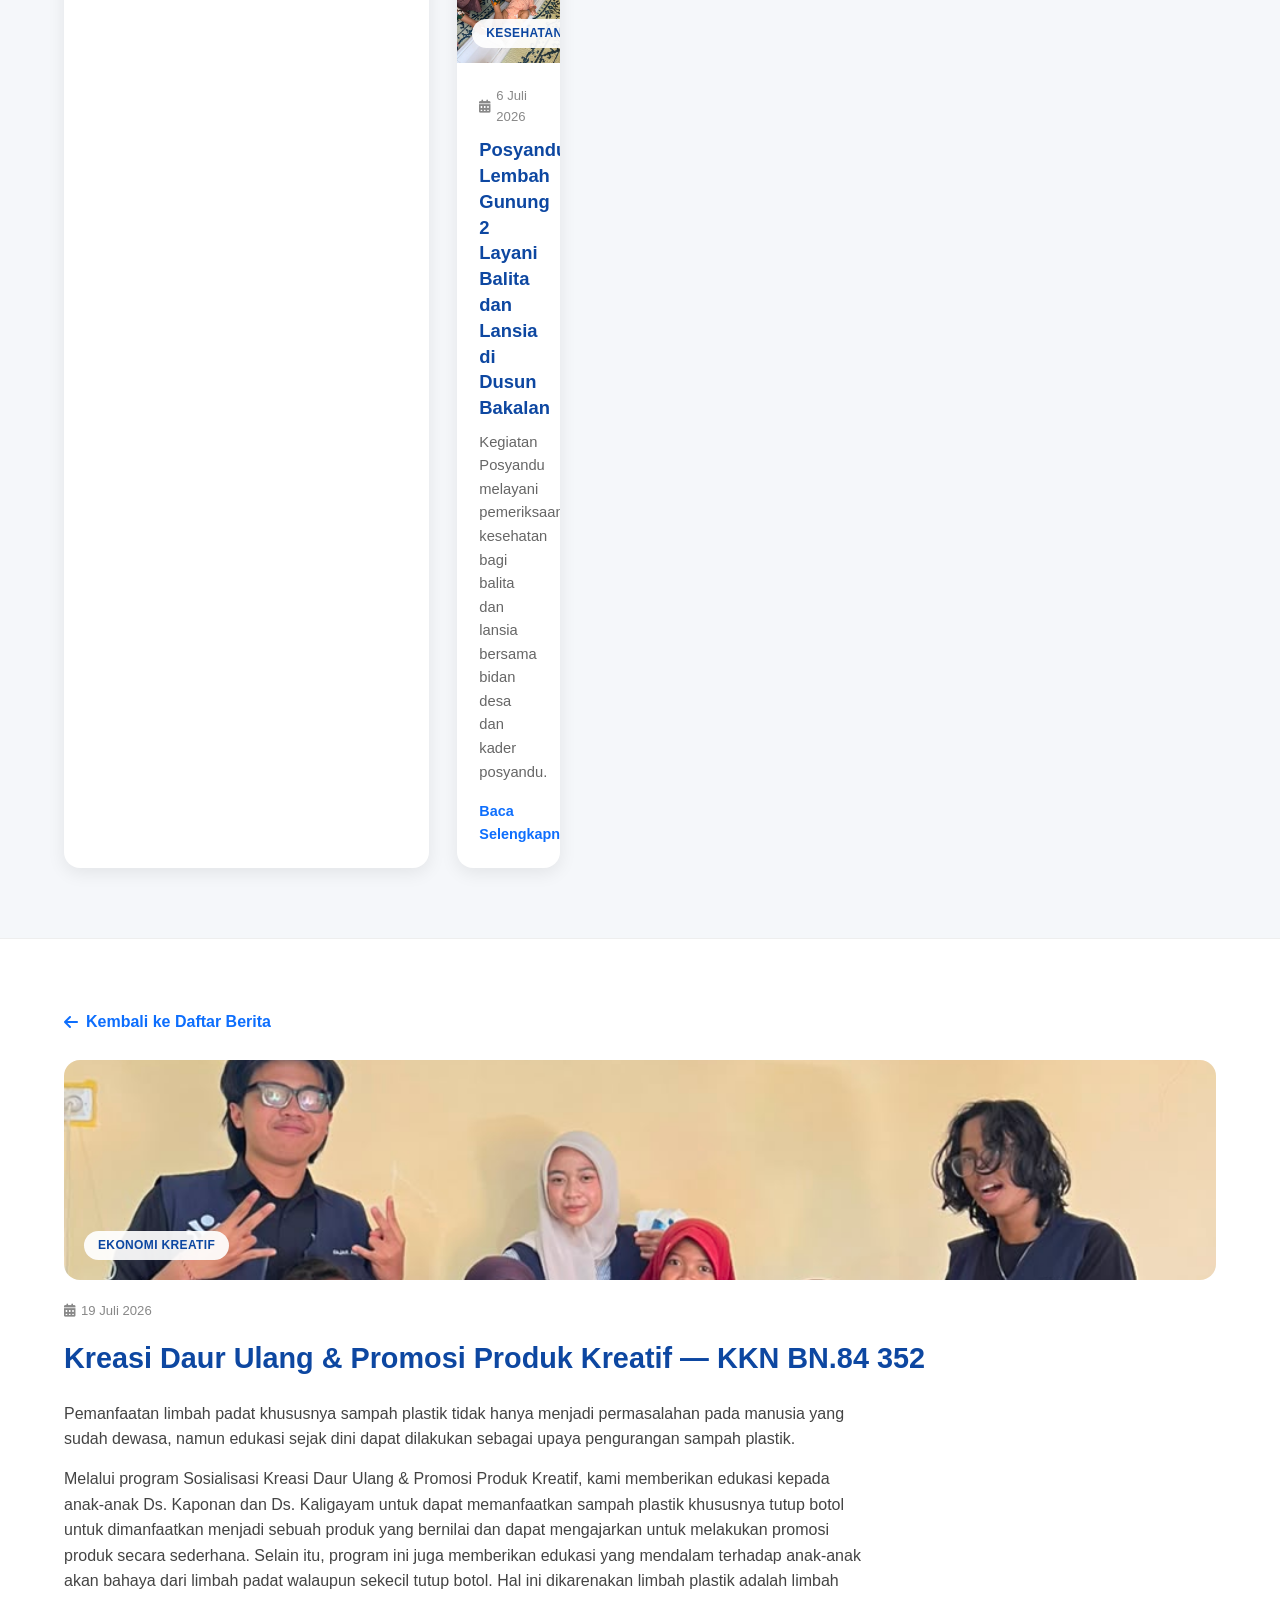
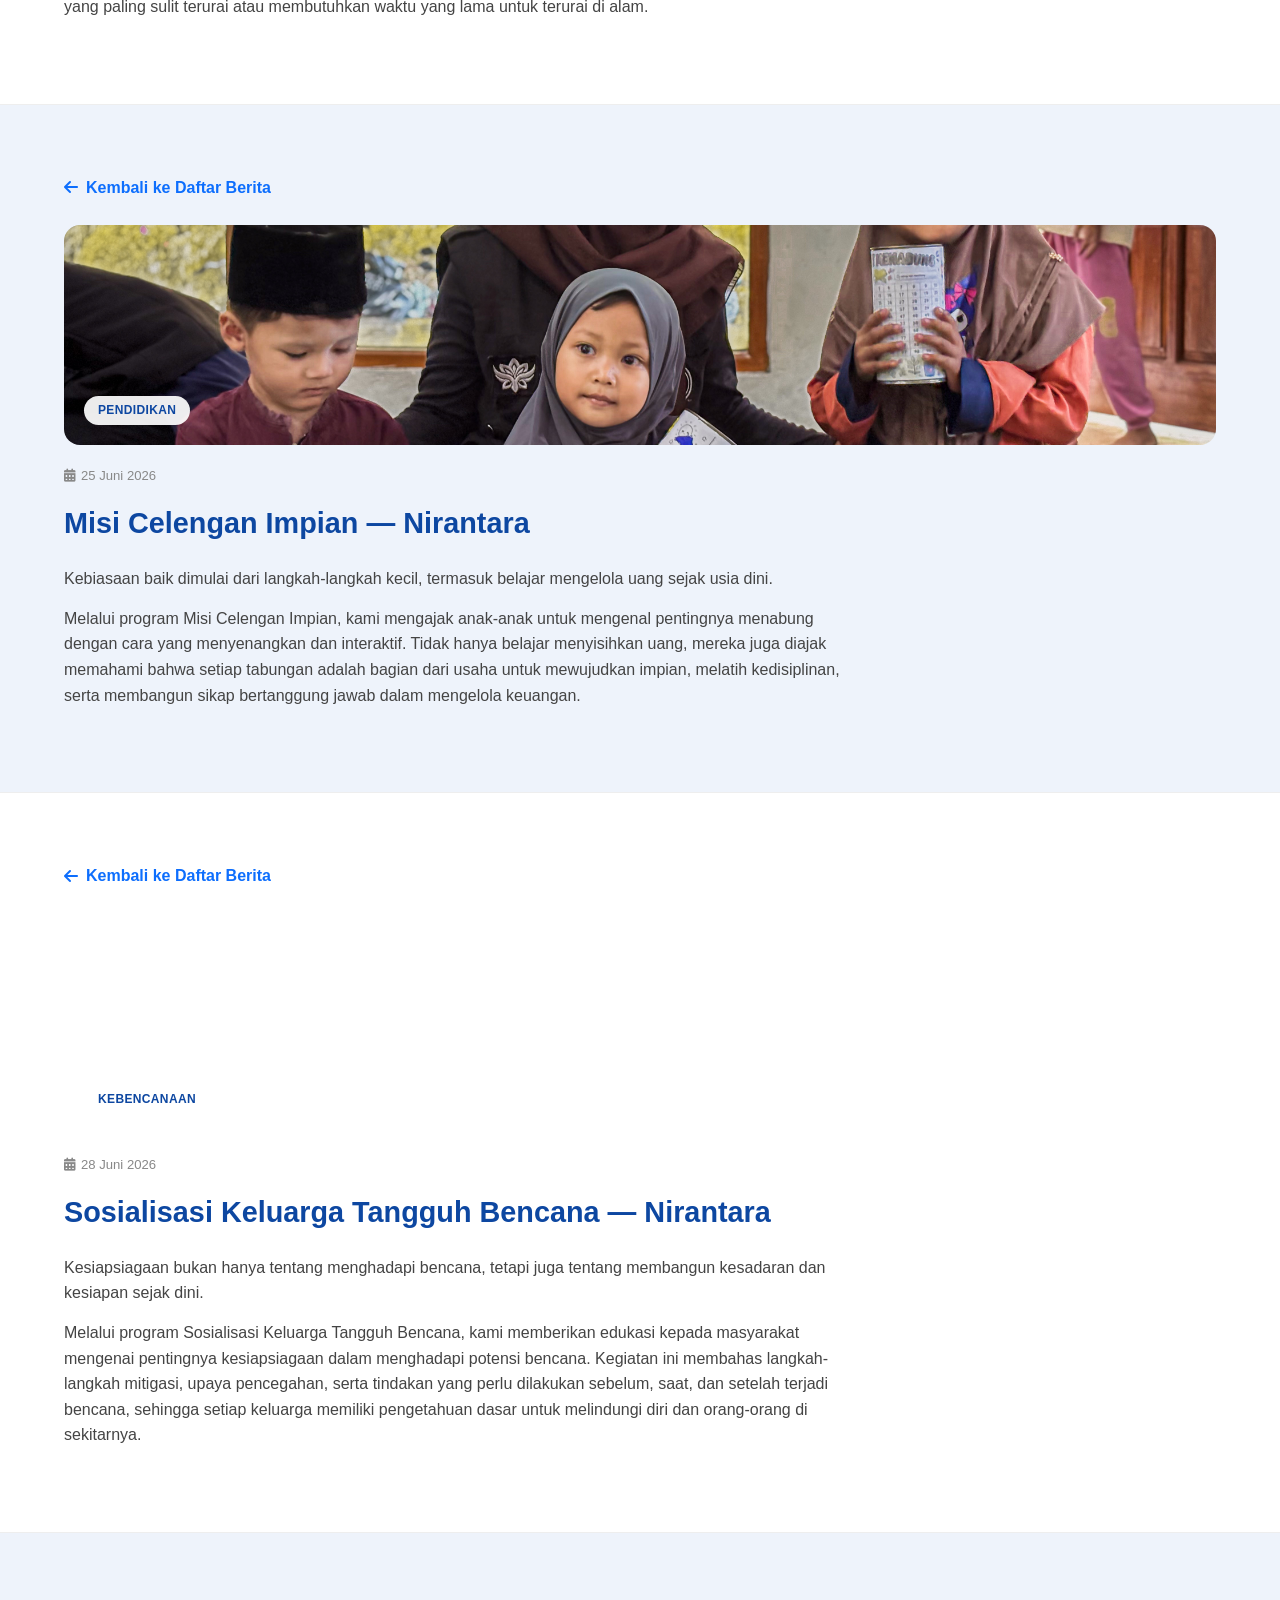
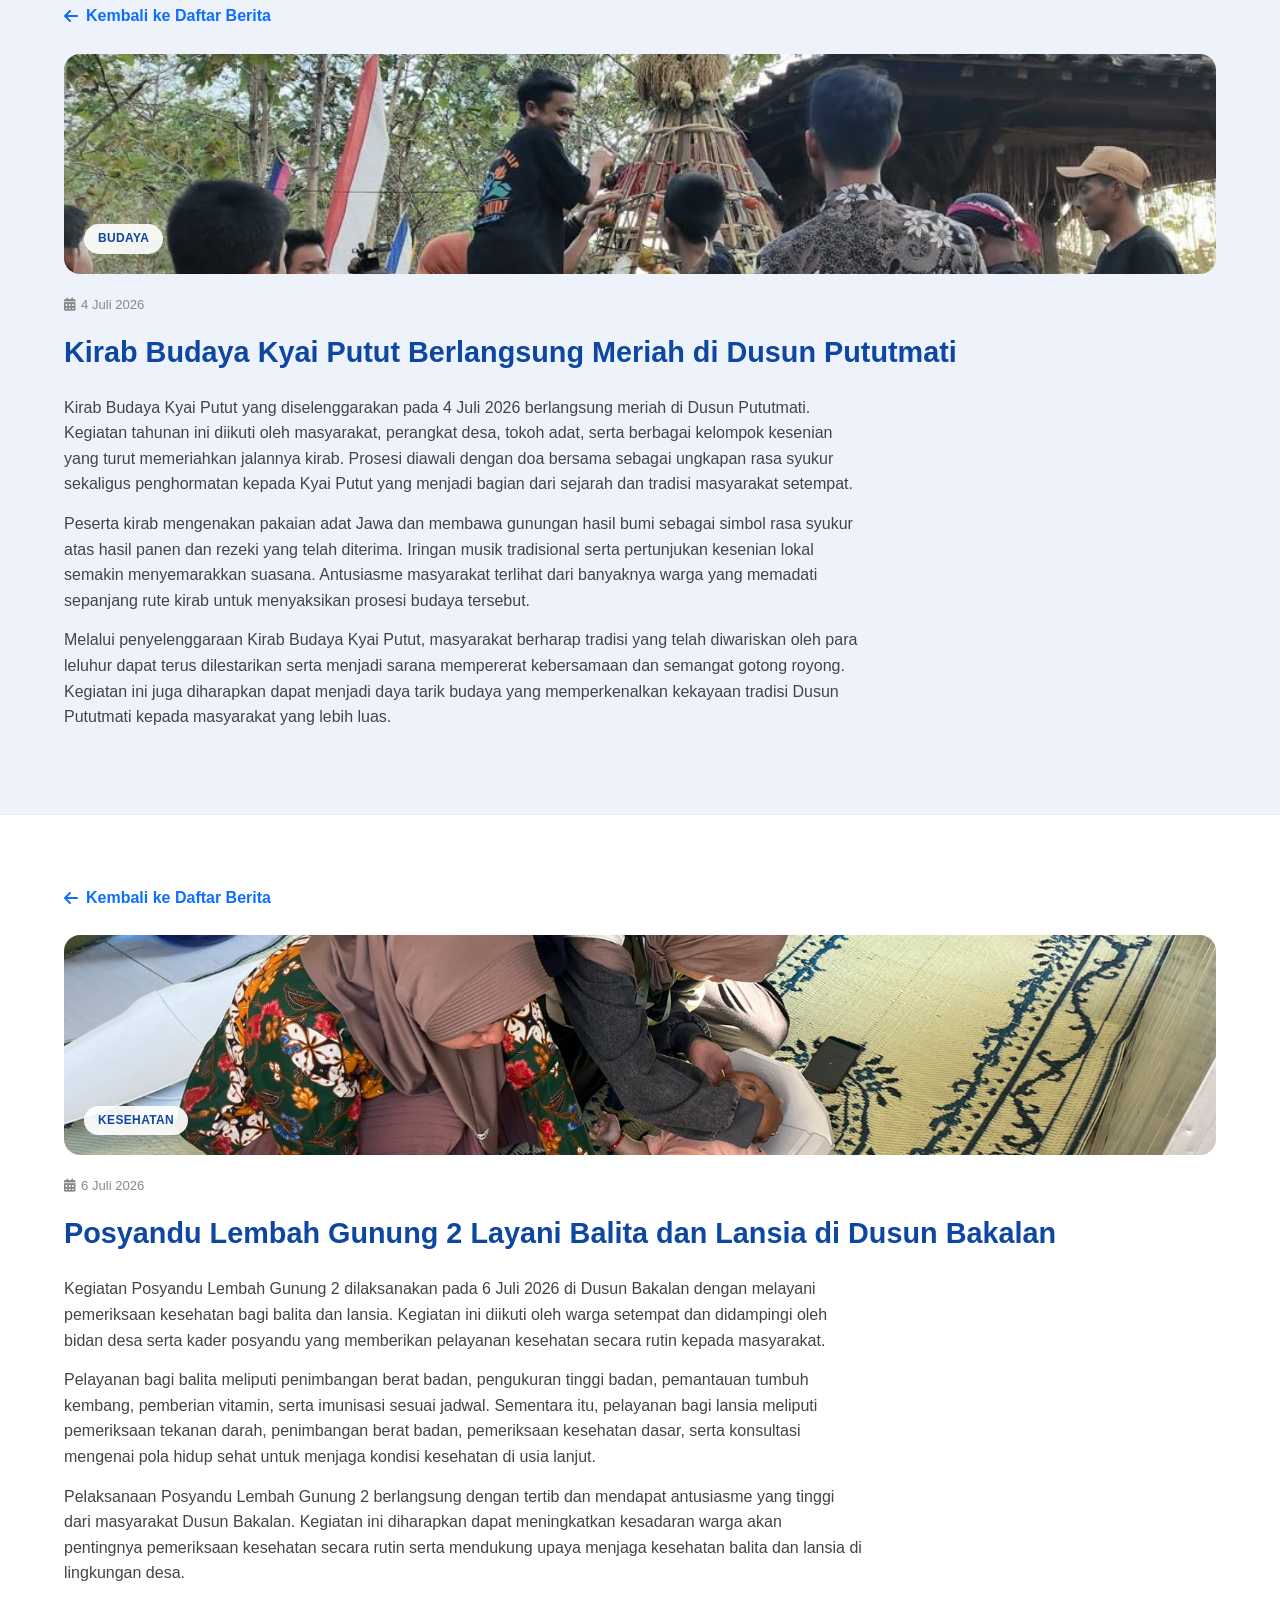
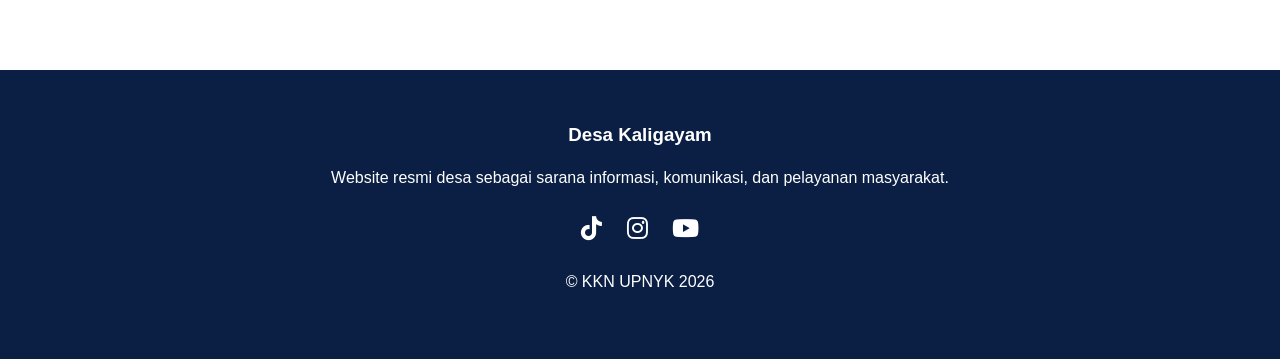
==== commit a7343e71: "Update berita.html" ====
--- a/berita.html
+++ b/berita.html
@@ -183,7 +183,7 @@
                         <span class="berita-kategori">Ekonomi Kreatif</span>
                     </div>
                     <div class="berita-content">
-                        <span class="berita-tanggal"><i class="fas fa-calendar-days"></i> 25 Juni 2026</span>
+                        <span class="berita-tanggal"><i class="fas fa-calendar-days"></i> 19 Juli 2026</span>
                         <h3>Kreasi Daur Ulang & Promosi Produk Kreatif — KKN BN.84 352 </h3>
                         <p>Program Kreasi Daur Ulang & Promosi Produk Kreatif mengajak anak-anak belajar dan memanfaatkan sampah plastik (tutup botol) menjadi olahan produk yang cantik dan bernilai jual.</p>
                         <a href="#berita-1" class="berita-link">Baca Selengkapnya <i class="fas fa-arrow-right"></i></a>
@@ -198,7 +198,7 @@
                         <span class="berita-tanggal"><i class="fas fa-calendar-days"></i> 25 Juni 2026</span>
                         <h3>Misi Celengan Impian — Nirantara</h3>
                         <p>Program Misi Celengan Impian mengajak anak-anak belajar menabung sejak dini dengan cara yang menyenangkan dan interaktif.</p>
-                        <a href="#berita-1" class="berita-link">Baca Selengkapnya <i class="fas fa-arrow-right"></i></a>
+                        <a href="#berita-2" class="berita-link">Baca Selengkapnya <i class="fas fa-arrow-right"></i></a>
                     </div>
                 </div>
                 <div class="berita-card">
@@ -209,7 +209,7 @@
                         <span class="berita-tanggal"><i class="fas fa-calendar-days"></i> 28 Juni 2026</span>
                         <h3>Sosialisasi Keluarga Tangguh Bencana — Nirantara</h3>
                         <p>Kegiatan ini memberikan edukasi kepada masyarakat mengenai pentingnya kesiapsiagaan dalam menghadapi potensi bencana.</p>
-                        <a href="#berita-2" class="berita-link">Baca Selengkapnya <i class="fas fa-arrow-right"></i></a>
+                        <a href="#berita-3" class="berita-link">Baca Selengkapnya <i class="fas fa-arrow-right"></i></a>
                     </div>
                 </div>
                 <div class="berita-card">
@@ -220,7 +220,7 @@
                         <span class="berita-tanggal"><i class="fas fa-calendar-days"></i> 4 Juli 2026</span>
                         <h3>Kirab Budaya Kyai Putut Berlangsung Meriah di Dusun Pututmati</h3>
                         <p>Kirab budaya tahunan ini diikuti masyarakat, perangkat desa, tokoh adat, serta berbagai kelompok kesenian setempat.</p>
-                        <a href="#berita-3" class="berita-link">Baca Selengkapnya <i class="fas fa-arrow-right"></i></a>
+                        <a href="#berita-4" class="berita-link">Baca Selengkapnya <i class="fas fa-arrow-right"></i></a>
                     </div>
                 </div>
                 <div class="berita-card">
@@ -231,7 +231,7 @@
                         <span class="berita-tanggal"><i class="fas fa-calendar-days"></i> 6 Juli 2026</span>
                         <h3>Posyandu Lembah Gunung 2 Layani Balita dan Lansia di Dusun Bakalan</h3>
                         <p>Kegiatan Posyandu melayani pemeriksaan kesehatan bagi balita dan lansia bersama bidan desa dan kader posyandu.</p>
-                        <a href="#berita-4" class="berita-link">Baca Selengkapnya <i class="fas fa-arrow-right"></i></a>
+                        <a href="#berita-5" class="berita-link">Baca Selengkapnya <i class="fas fa-arrow-right"></i></a>
                     </div>
                             </div>
             </div>
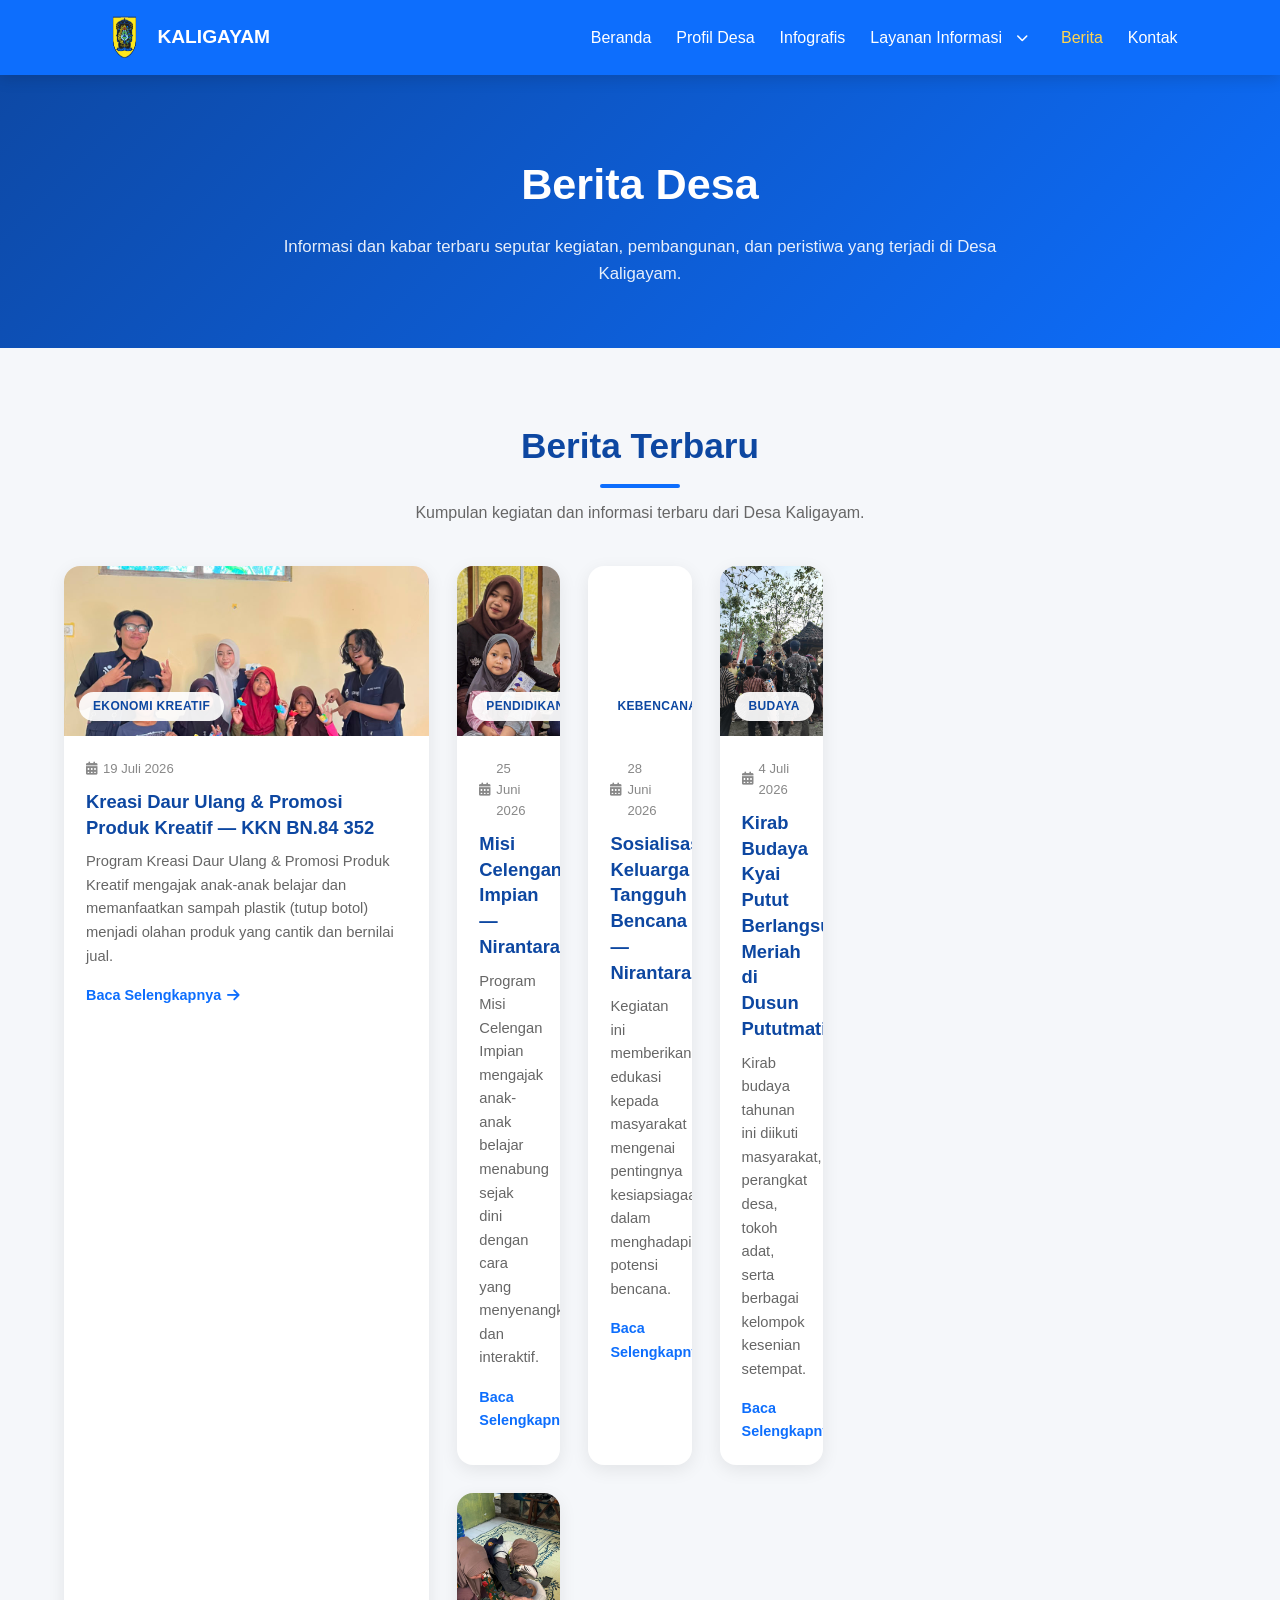
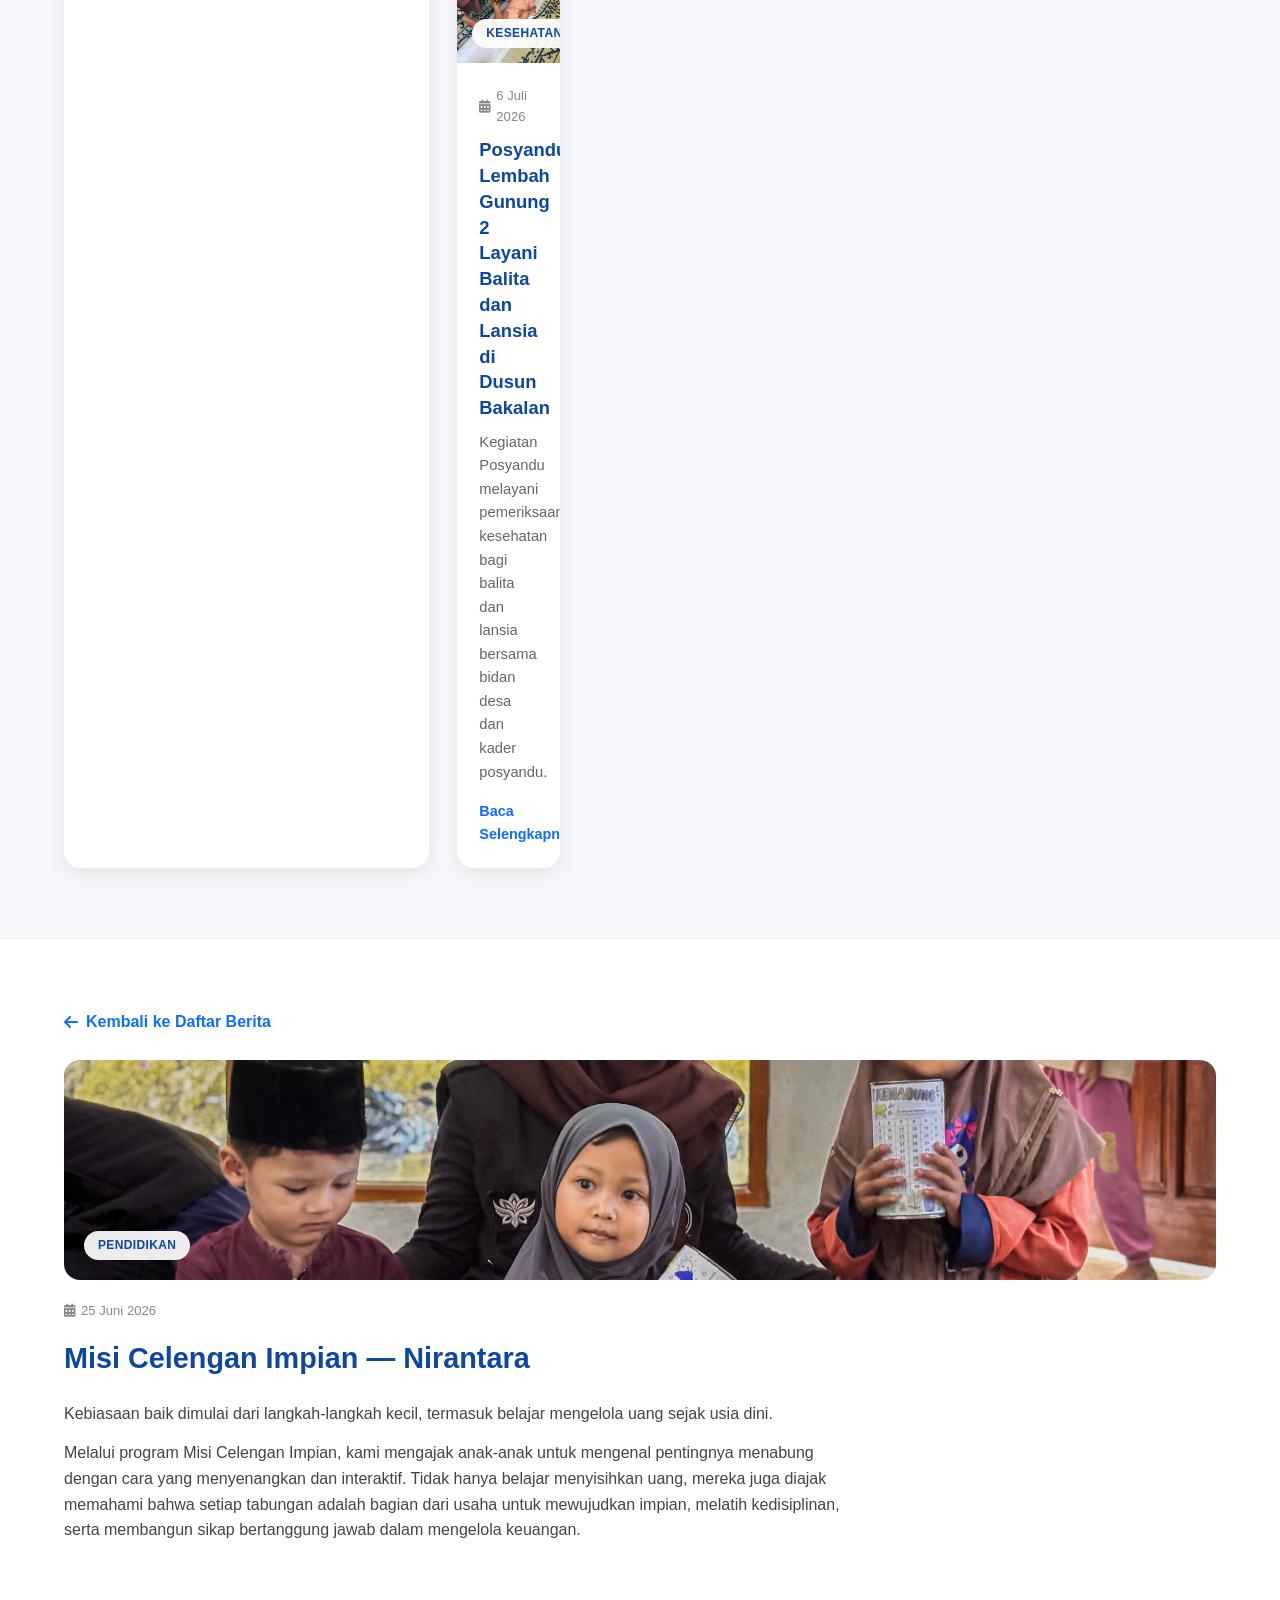
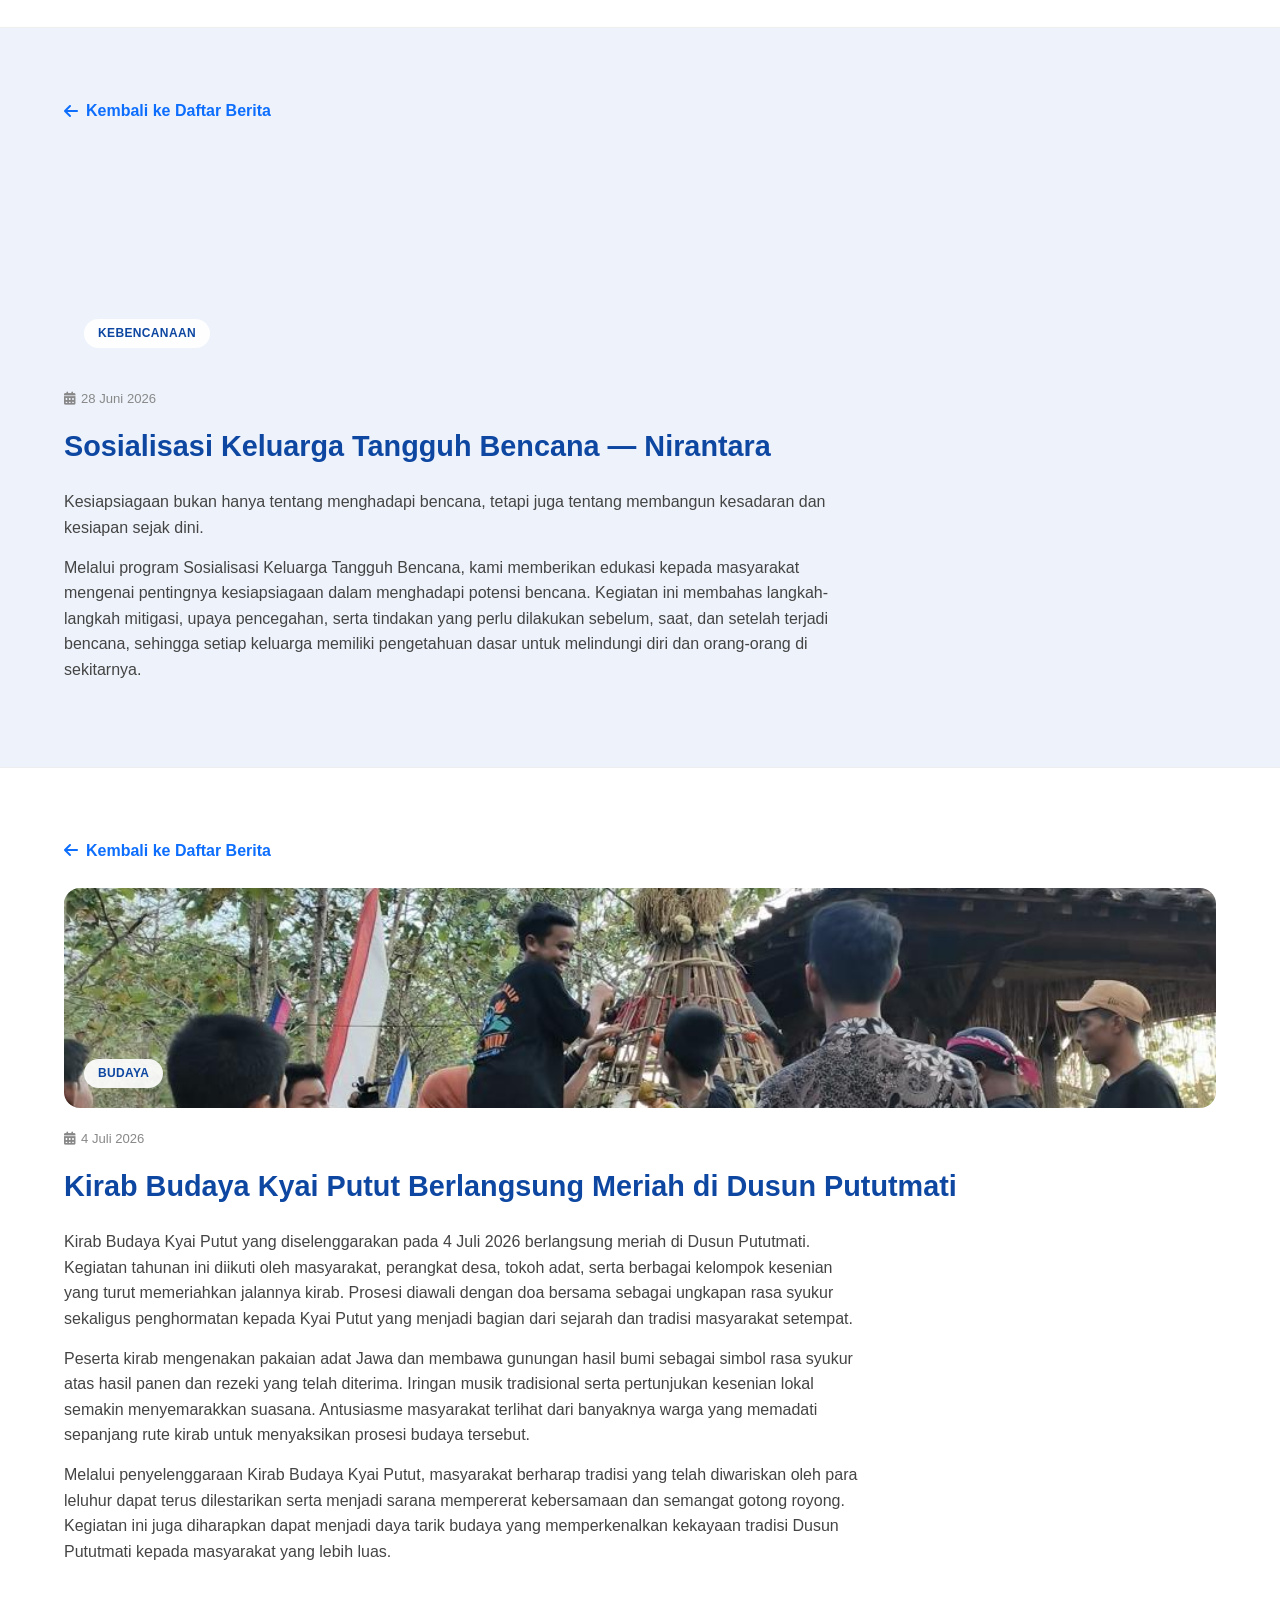
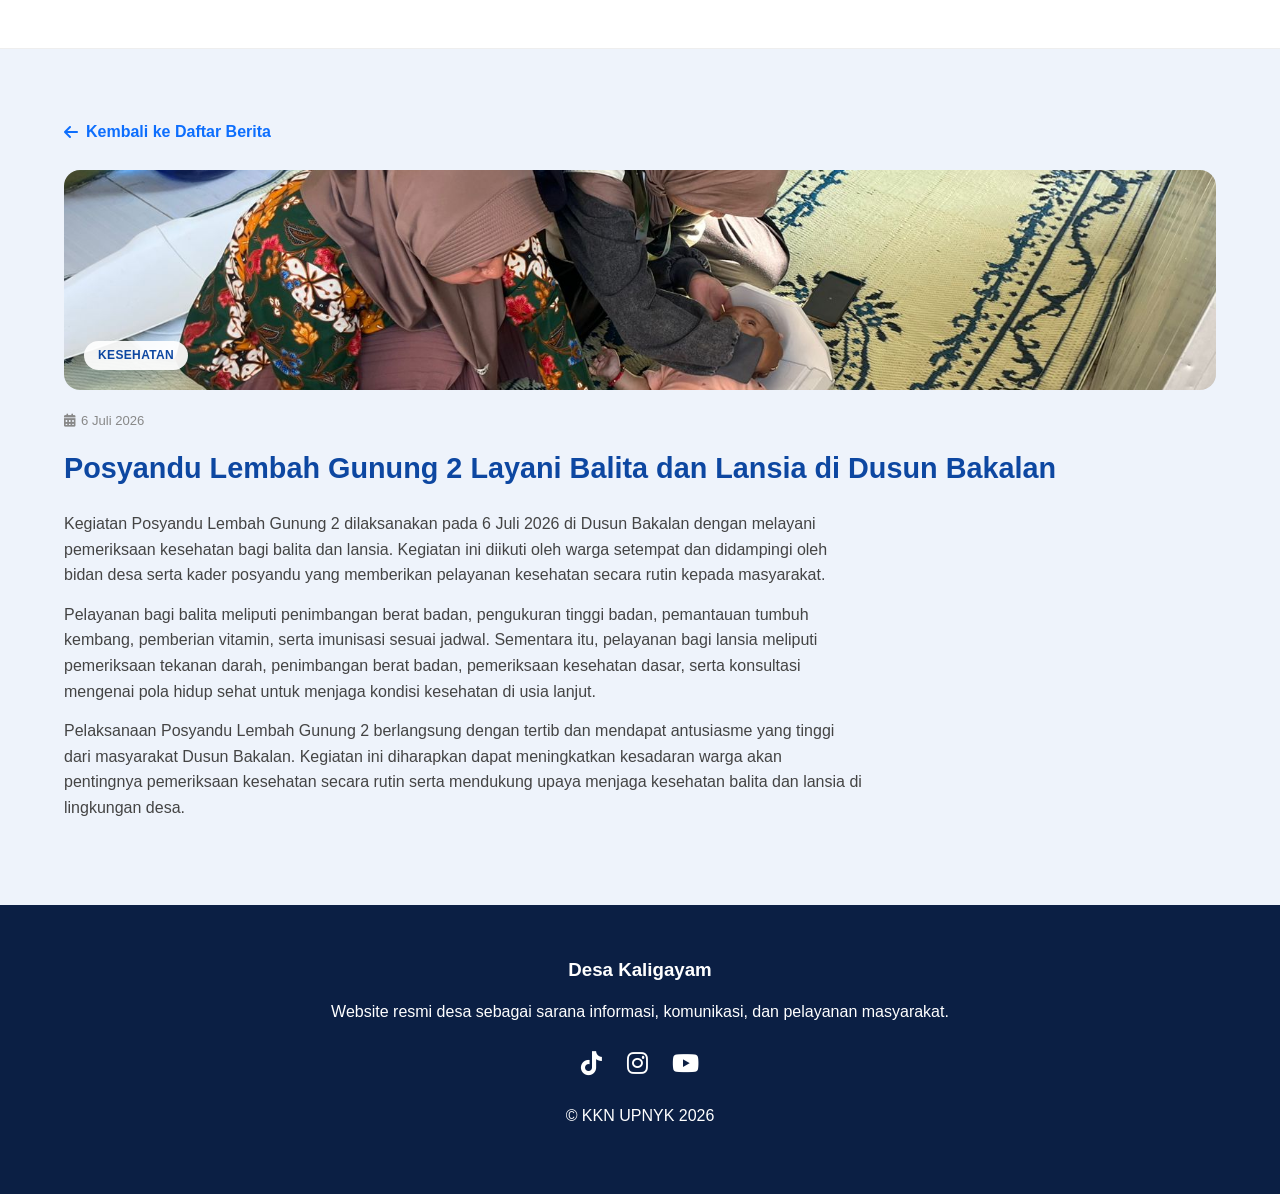
==== commit d2436c6c: "Update berita.html" ====
--- a/berita.html
+++ b/berita.html
@@ -238,18 +238,7 @@
 
         </div>
     </section>
-    <section id="berita-1" class="berita-detail">
-        <div class="container">
-            <a href="#daftar-berita" class="back-link"><i class="fas fa-arrow-left"></i> Kembali ke Daftar Berita</a>
-            <div class="berita-detail-header" style="background-image:url('proker ekonomi 352.jpeg');background-size:cover;background-position:center;">
-                <span class="berita-kategori">Ekonomi Kreatif</span>
-            </div>
-            <span class="berita-tanggal"><i class="fas fa-calendar-days"></i> 19 Juli 2026</span>
-            <h2> Kreasi Daur Ulang & Promosi Produk Kreatif — KKN BN.84 352 </h2>
-                <p>Pemanfaatan limbah padat khususnya sampah plastik tidak hanya menjadi permasalahan pada manusia yang sudah dewasa, namun edukasi sejak dini dapat dilakukan sebagai upaya pengurangan sampah plastik.</p>
-                <p>Melalui program Sosialisasi Kreasi Daur Ulang & Promosi Produk Kreatif, kami memberikan edukasi kepada anak-anak Ds. Kaponan dan Ds. Kaligayam untuk dapat memanfaatkan sampah plastik khususnya tutup botol untuk dimanfaatkan menjadi sebuah produk yang bernilai dan dapat mengajarkan untuk melakukan promosi produk secara sederhana. Selain itu, program ini juga memberikan edukasi yang mendalam terhadap anak-anak akan bahaya dari limbah padat walaupun sekecil tutup botol. Hal ini dikarenakan limbah plastik adalah limbah yang paling sulit terurai atau membutuhkan waktu yang lama untuk terurai di alam.</p>
-        </div>
-    </section>
+  
     <section id="berita-2" class="berita-detail">
         <div class="container">
             <a href="#daftar-berita" class="back-link"><i class="fas fa-arrow-left"></i> Kembali ke Daftar Berita</a>
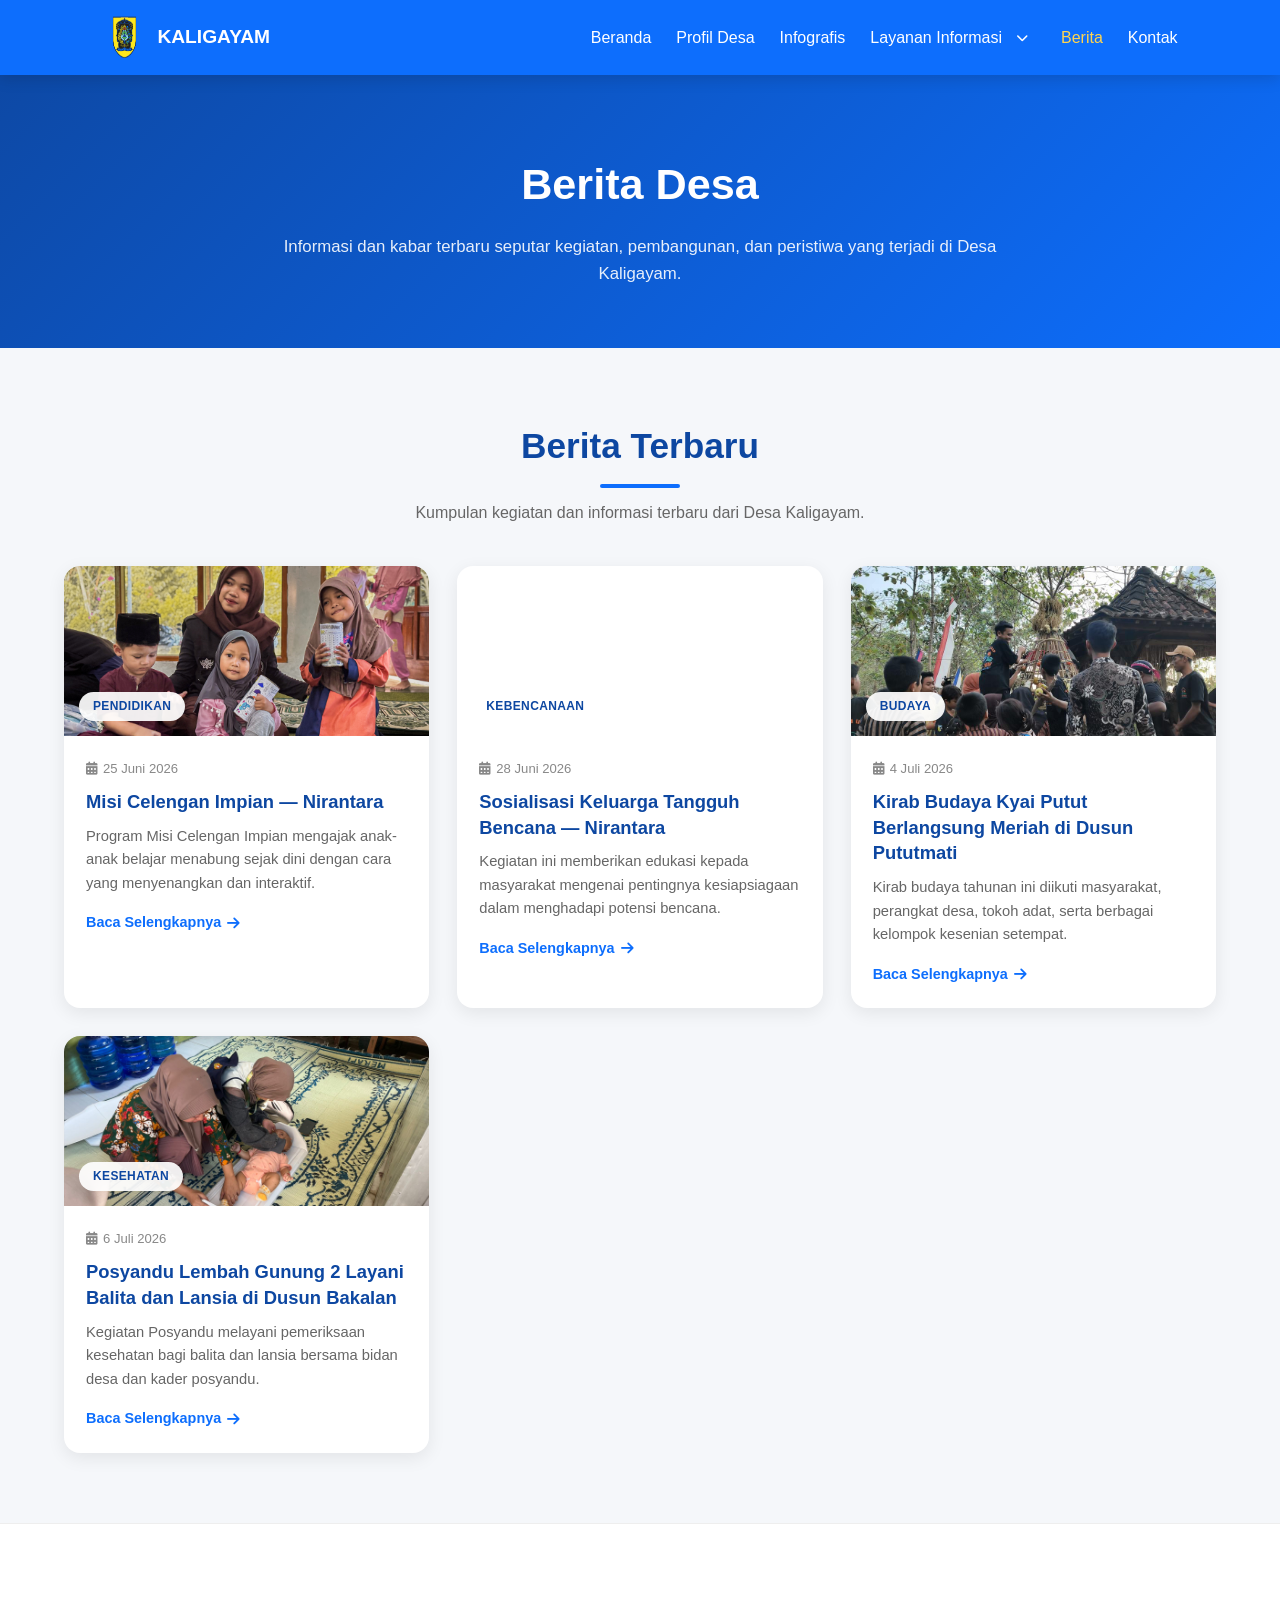
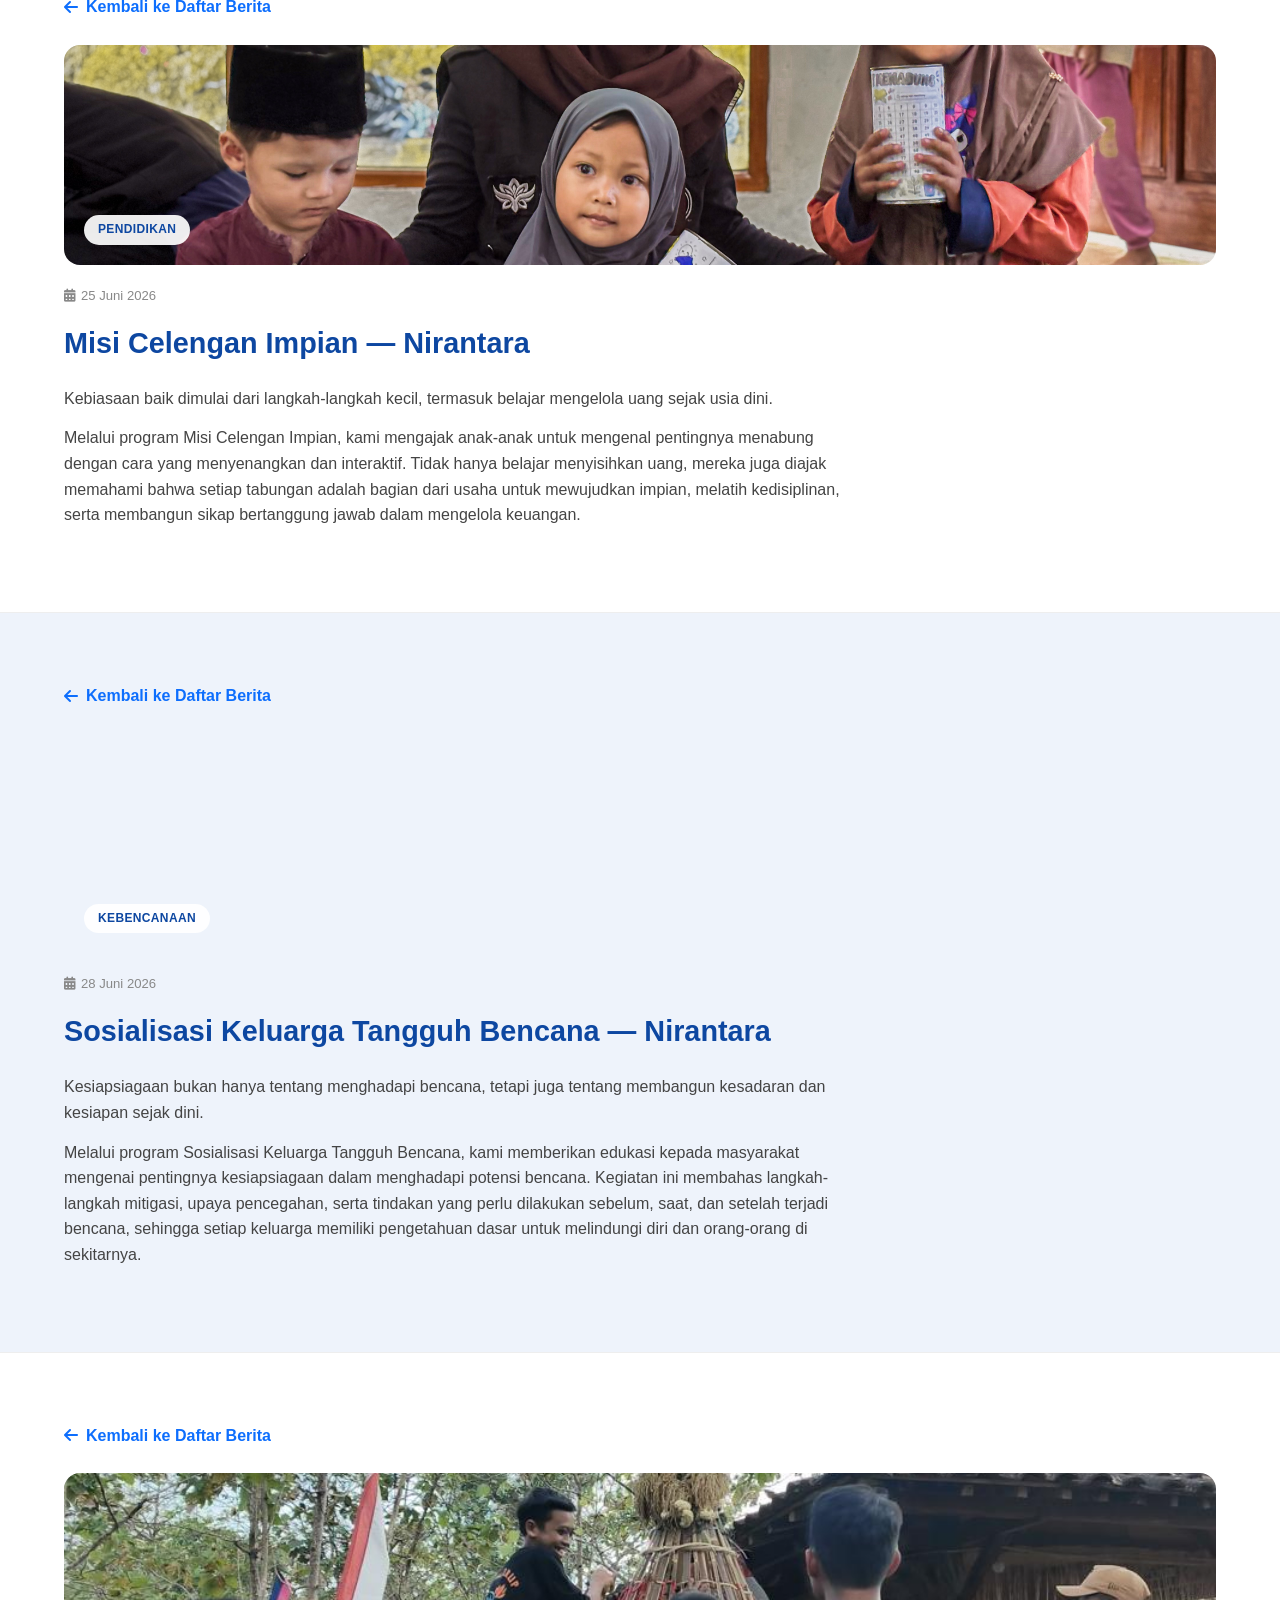
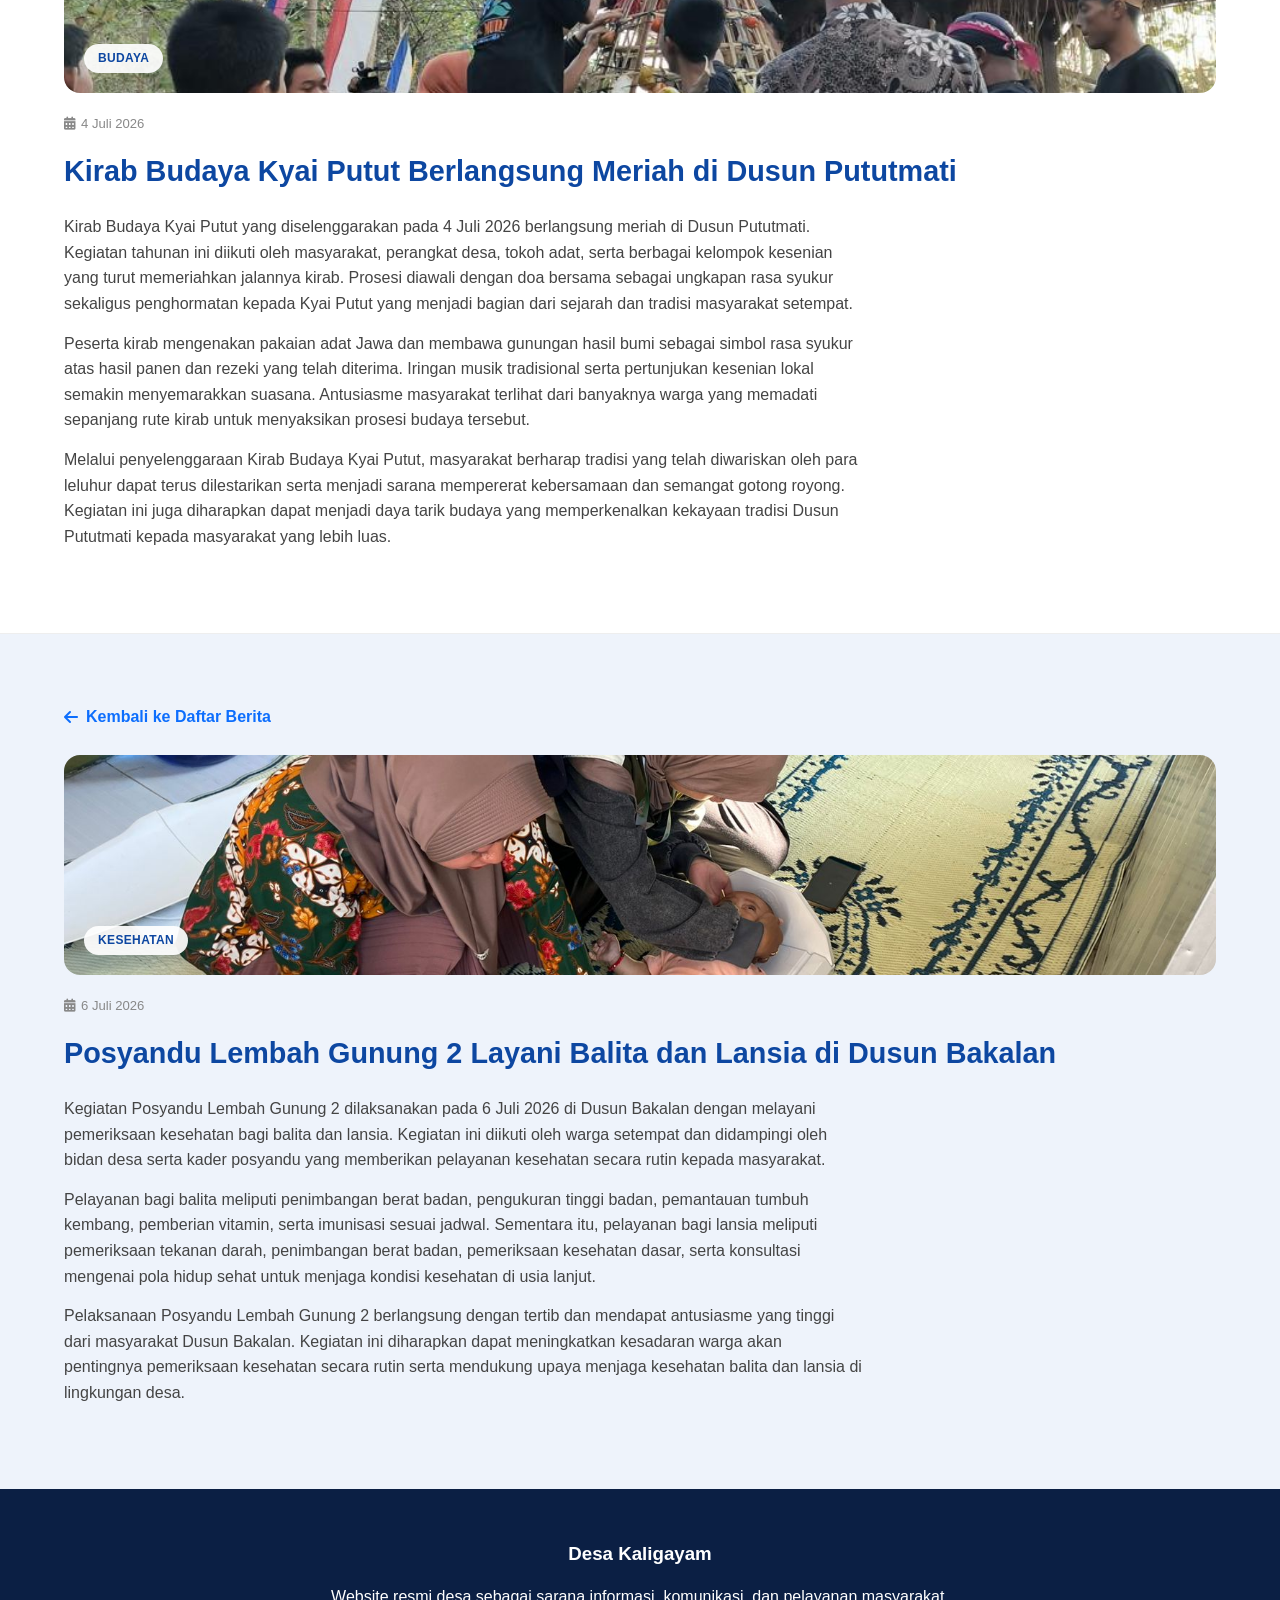
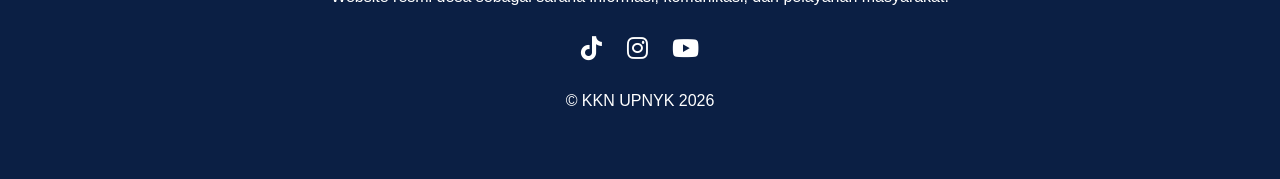
==== commit daa3870f: "Update berita.html" ====
--- a/berita.html
+++ b/berita.html
@@ -177,18 +177,7 @@
                 <h2>Berita Terbaru</h2>
                 <p>Kumpulan kegiatan dan informasi terbaru dari Desa Kaligayam.</p>
             </div>
-            <div class="berita-grid">
-                <div class="berita-card">
-                    <div class="berita-thumb" style="background-image:url('proker ekonomi 352.jpeg');background-size:cover;background-position:center;">
-                        <span class="berita-kategori">Ekonomi Kreatif</span>
-                    </div>
-                    <div class="berita-content">
-                        <span class="berita-tanggal"><i class="fas fa-calendar-days"></i> 19 Juli 2026</span>
-                        <h3>Kreasi Daur Ulang & Promosi Produk Kreatif — KKN BN.84 352 </h3>
-                        <p>Program Kreasi Daur Ulang & Promosi Produk Kreatif mengajak anak-anak belajar dan memanfaatkan sampah plastik (tutup botol) menjadi olahan produk yang cantik dan bernilai jual.</p>
-                        <a href="#berita-1" class="berita-link">Baca Selengkapnya <i class="fas fa-arrow-right"></i></a>
-                    </div>
-                </div>
+         
             <div class="berita-grid">
                 <div class="berita-card">
                     <div class="berita-thumb" style="background-image:url('Berita 1.jpeg');background-size:cover;background-position:center;">
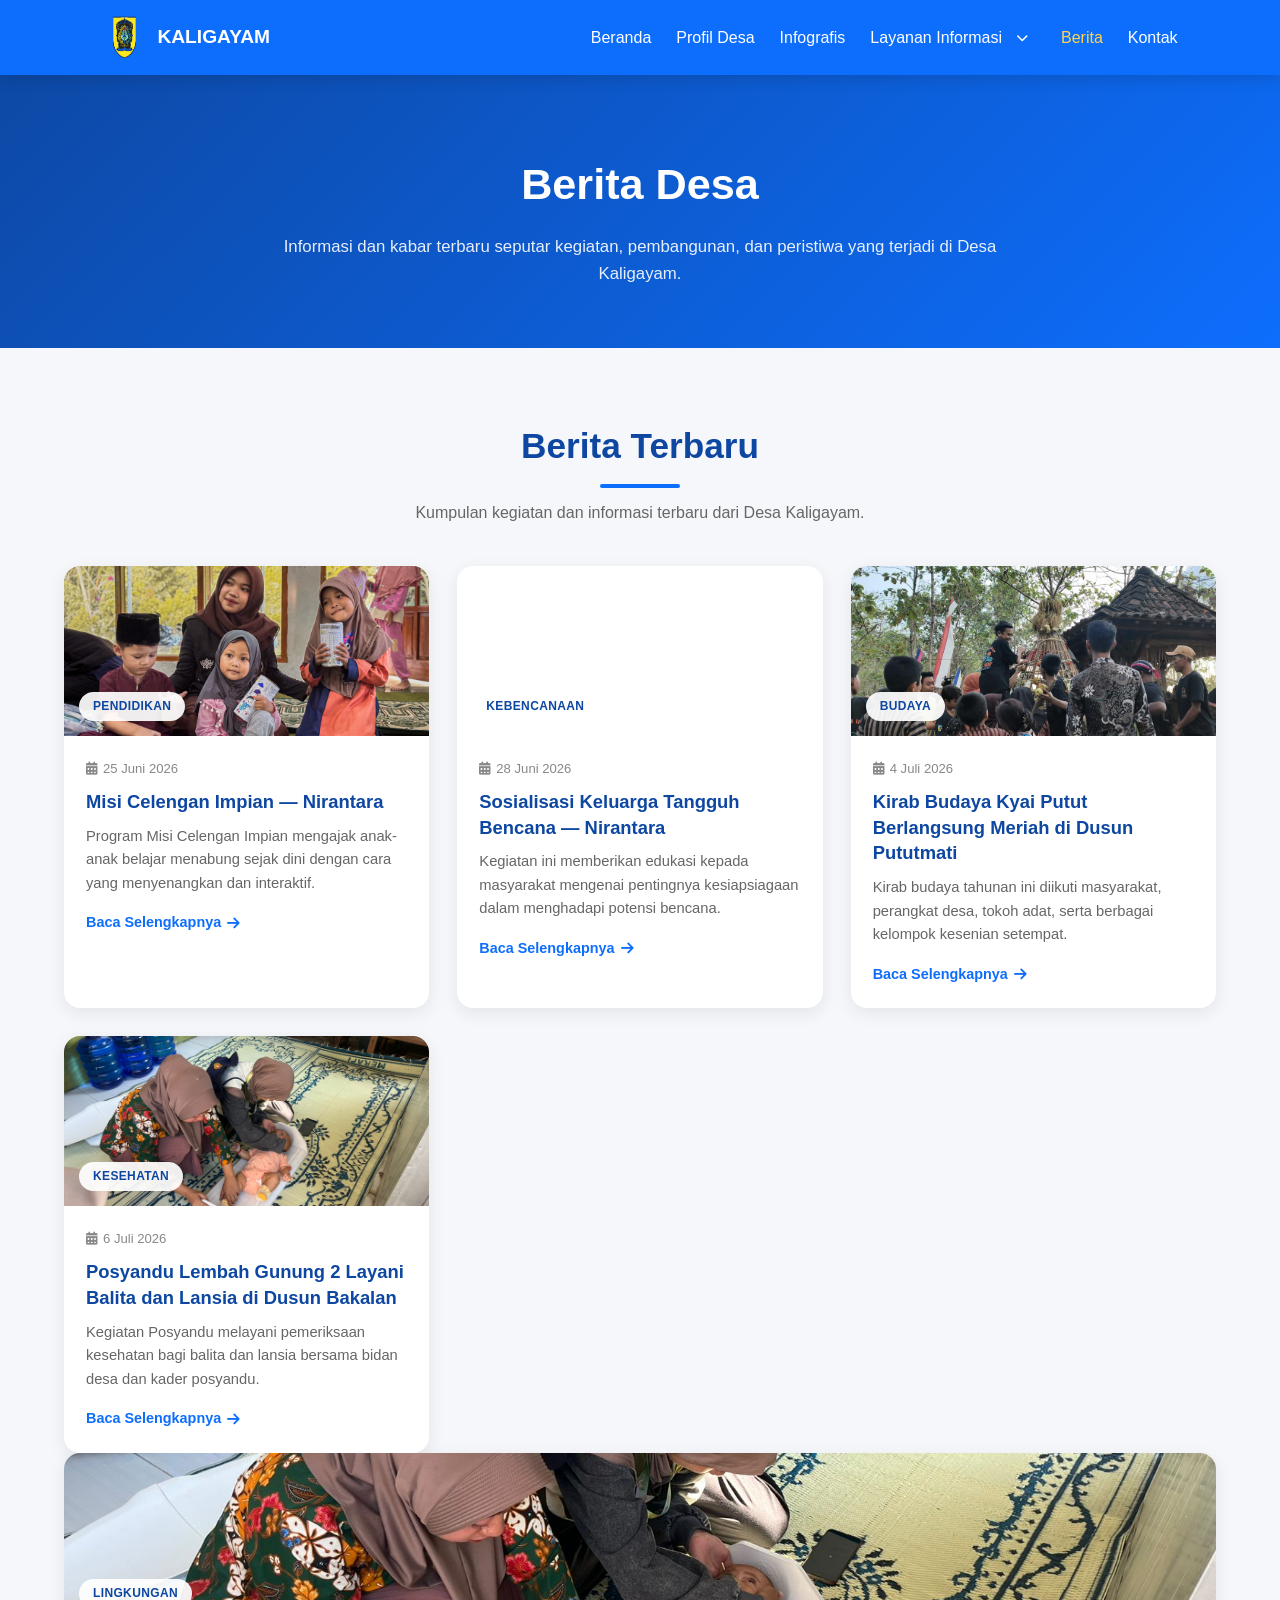
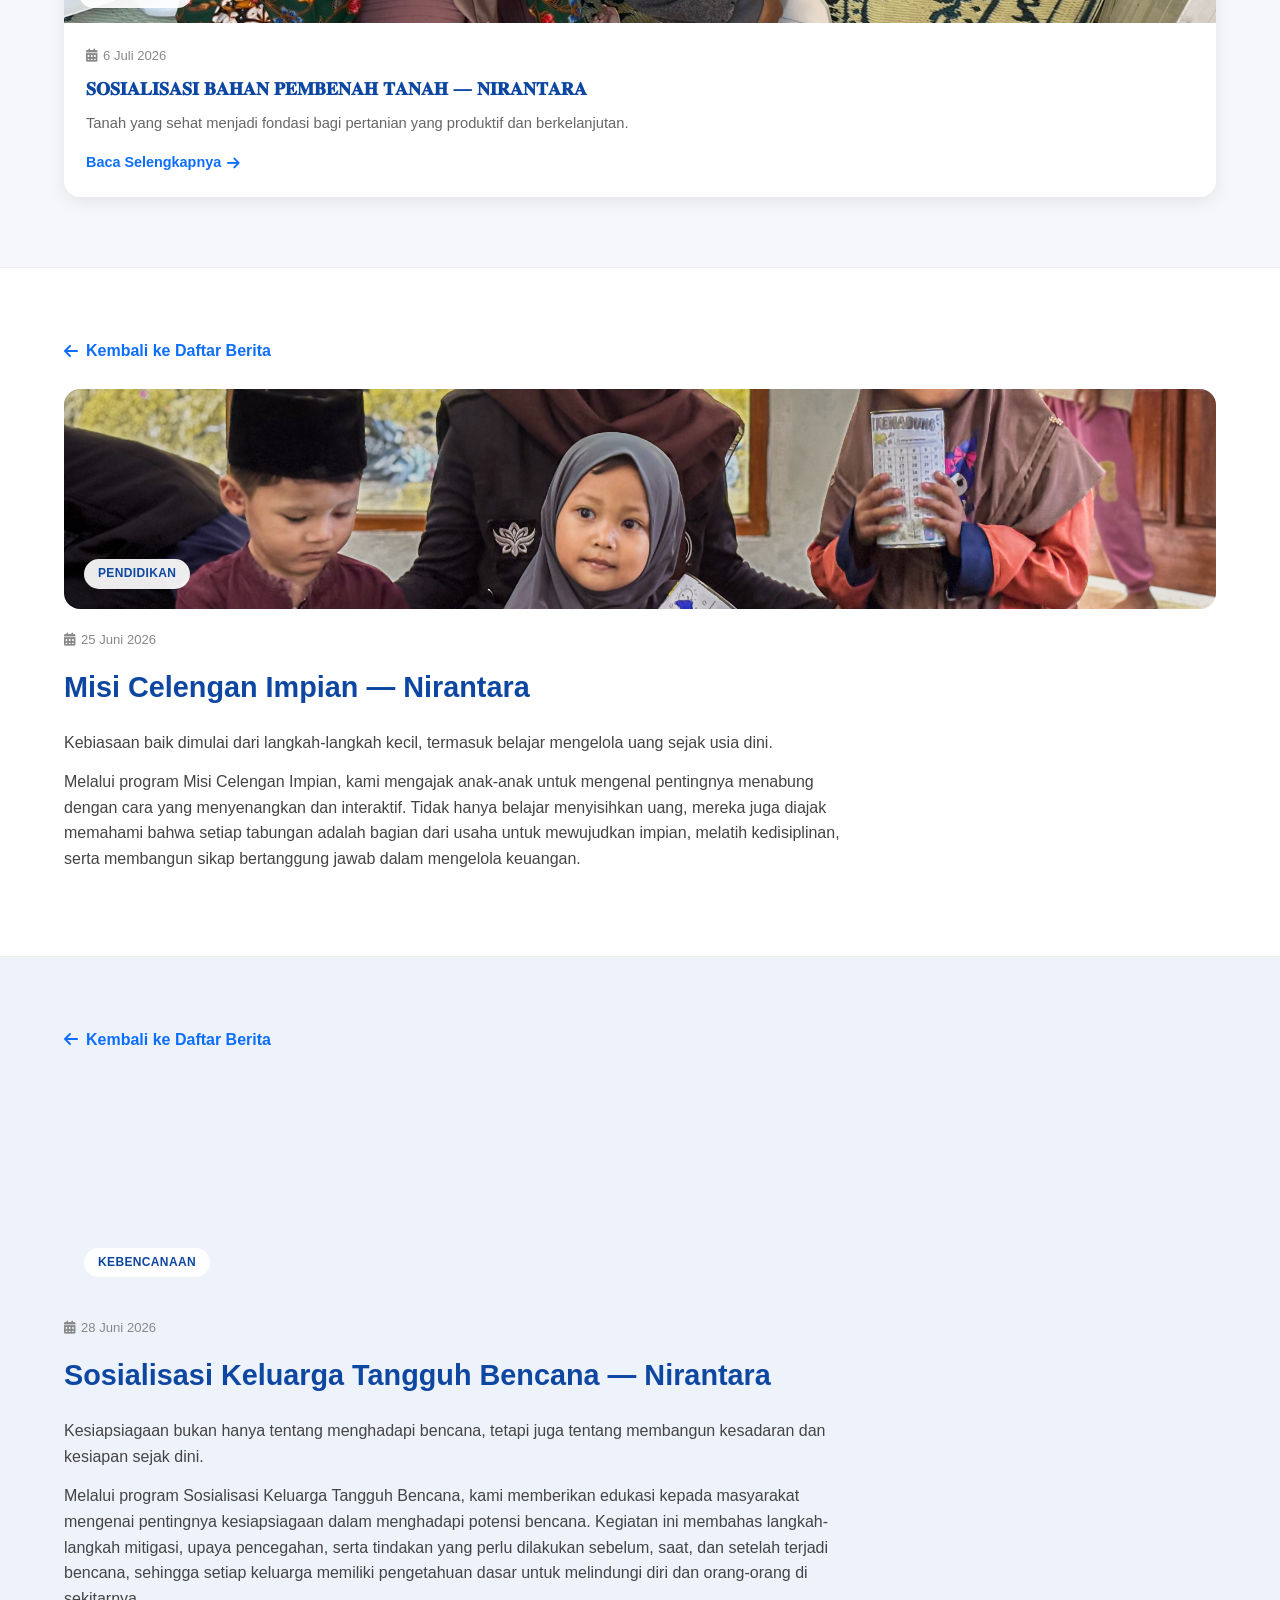
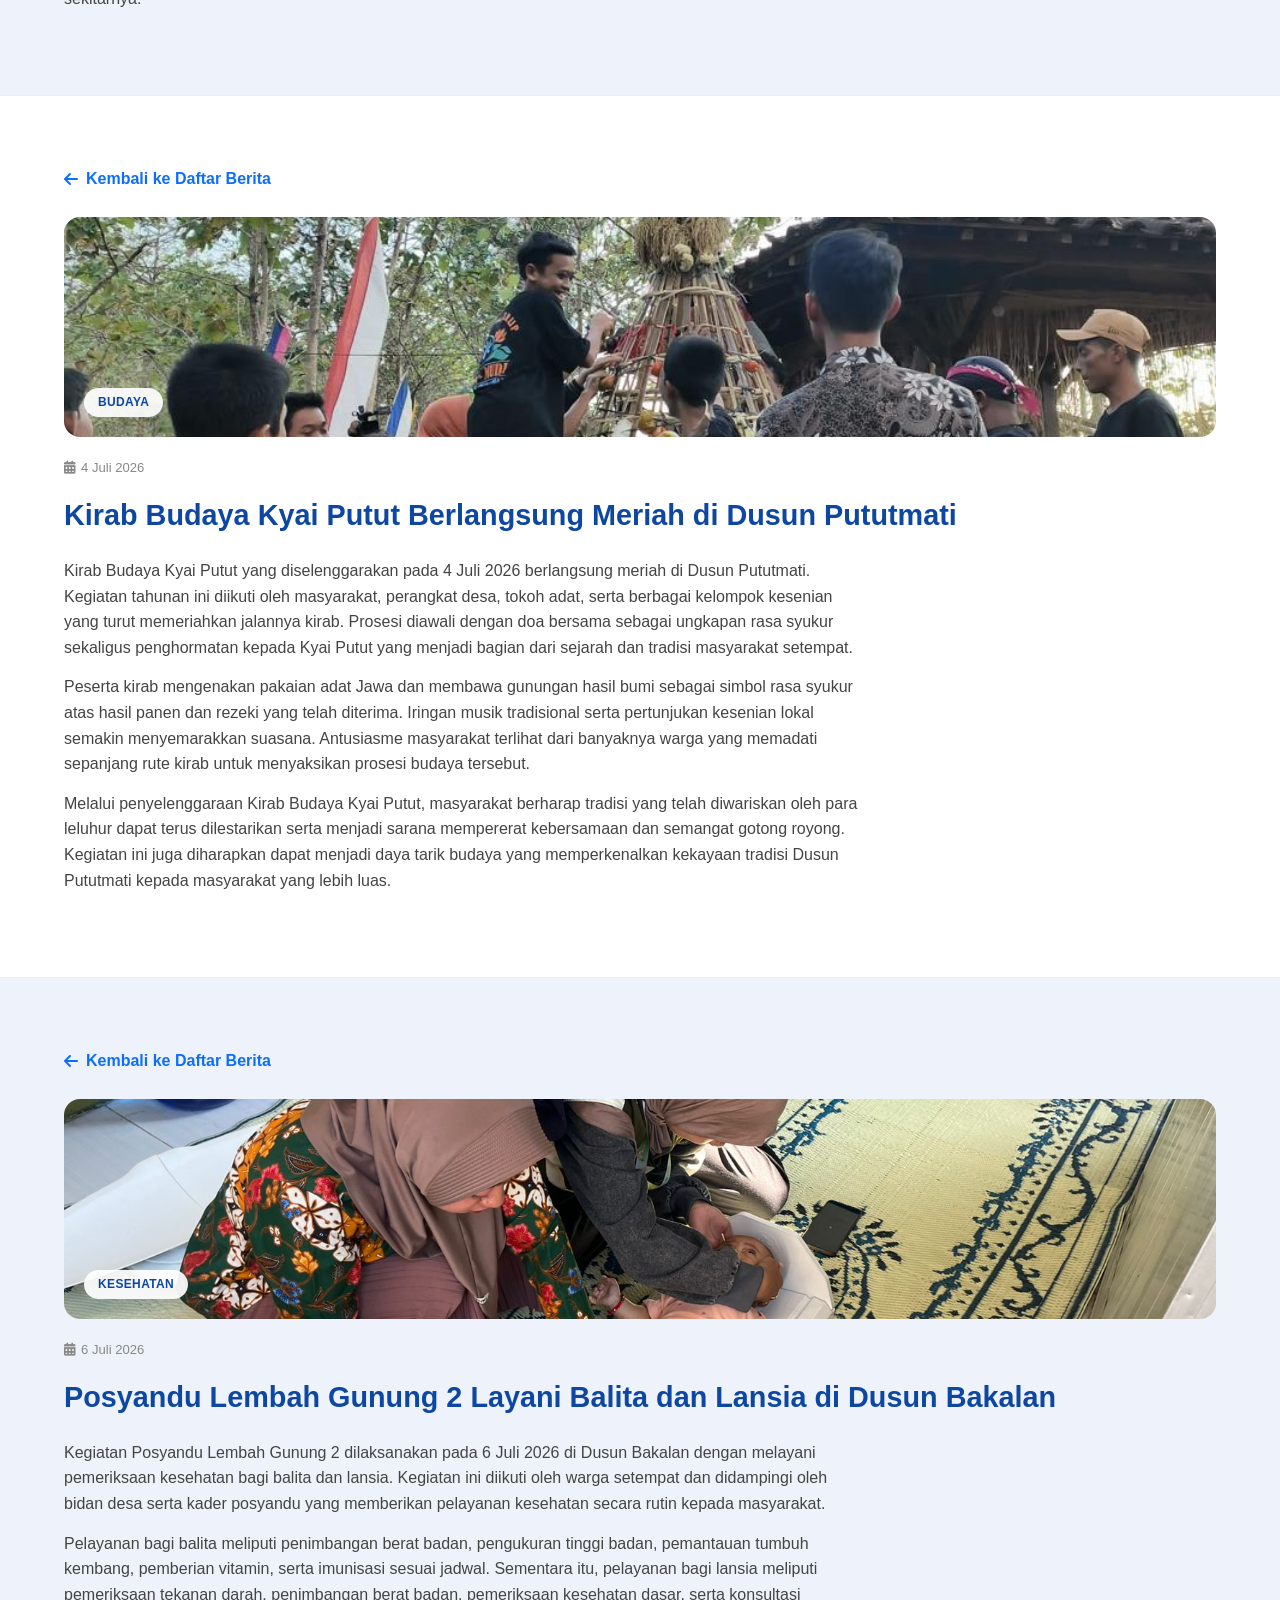
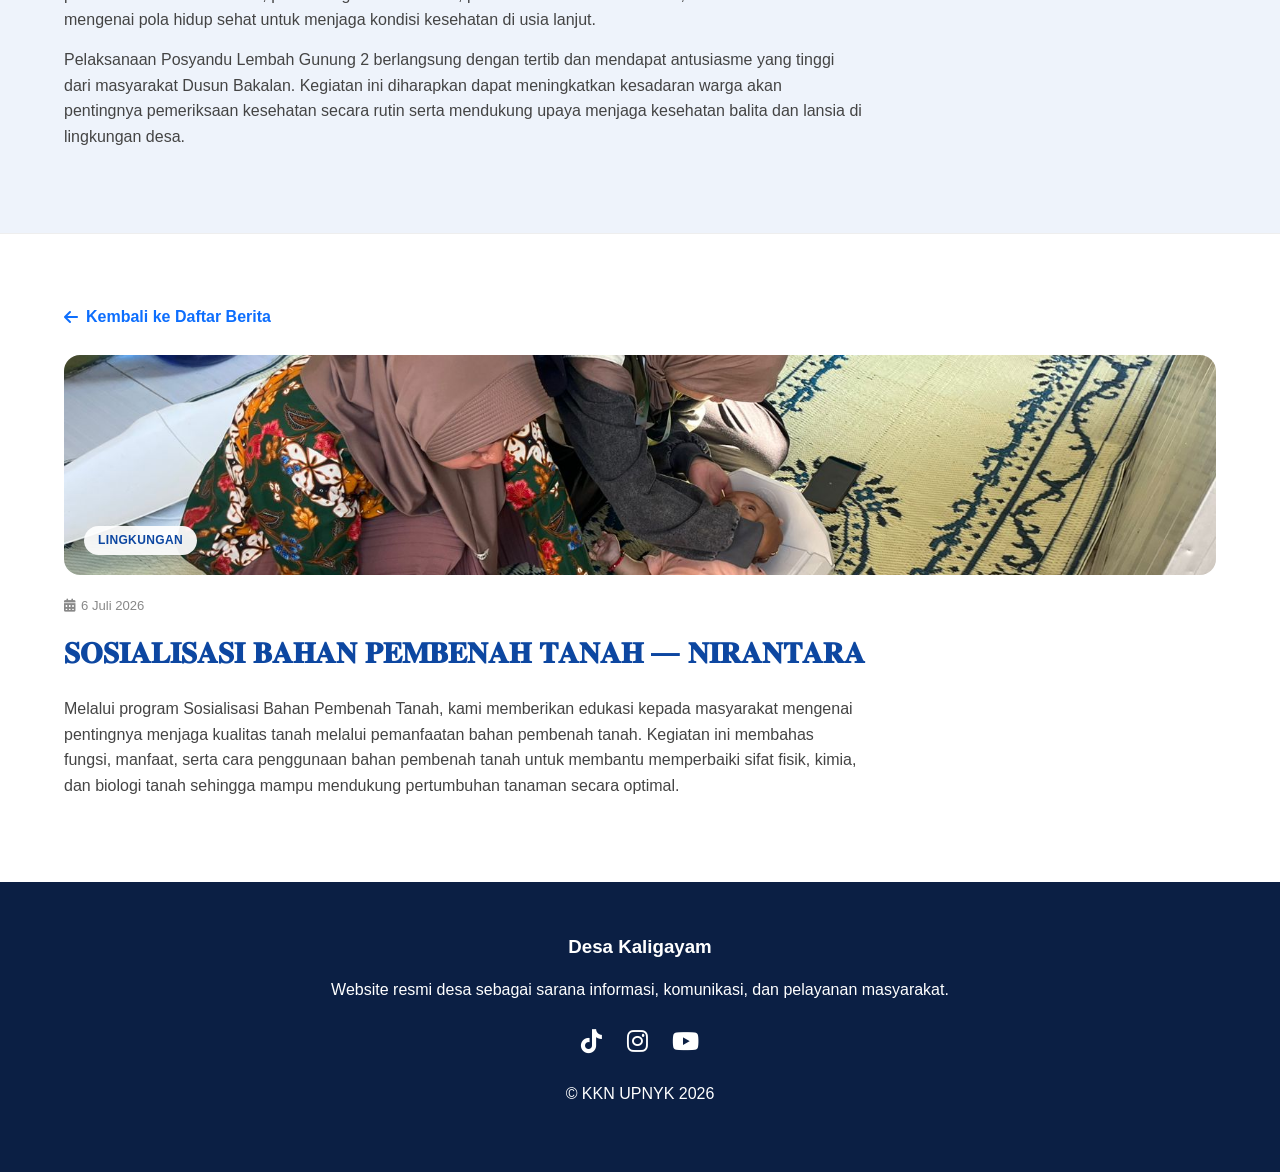
==== commit 8b4a0482: "Update berita.html" ====
--- a/berita.html
+++ b/berita.html
@@ -224,7 +224,18 @@
                     </div>
                             </div>
             </div>
-
+ <div class="berita-card">
+                    <div class="berita-thumb" style="background-image:url('Berita 4.jpeg');background-size:cover;background-position:center;">
+                        <span class="berita-kategori">Lingkungan</span>
+                    </div>
+                    <div class="berita-content">
+                        <span class="berita-tanggal"><i class="fas fa-calendar-days"></i> 6 Juli 2026</span>
+                        <h3> 𝐒𝐎𝐒𝐈𝐀𝐋𝐈𝐒𝐀𝐒𝐈 𝐁𝐀𝐇𝐀𝐍 𝐏𝐄𝐌𝐁𝐄𝐍𝐀𝐇 𝐓𝐀𝐍𝐀𝐇 — 𝐍𝐈𝐑𝐀𝐍𝐓𝐀𝐑𝐀</h3>
+                        <p>Tanah yang sehat menjadi fondasi bagi pertanian yang produktif dan berkelanjutan.</p>
+                        <a href="#berita-5" class="berita-link">Baca Selengkapnya <i class="fas fa-arrow-right"></i></a>
+                    </div>
+                            </div>
+            </div>
         </div>
     </section>
   
@@ -278,6 +289,18 @@
                 <p>Pelaksanaan Posyandu Lembah Gunung 2 berlangsung dengan tertib dan mendapat antusiasme yang tinggi dari masyarakat Dusun Bakalan. Kegiatan ini diharapkan dapat meningkatkan kesadaran warga akan pentingnya pemeriksaan kesehatan secara rutin serta mendukung upaya menjaga kesehatan balita dan lansia di lingkungan desa.</p>
         </div>
     </section>
+     <section id="berita-5" class="berita-detail">
+        <div class="container">
+            <a href="#daftar-berita" class="back-link"><i class="fas fa-arrow-left"></i> Kembali ke Daftar Berita</a>
+            <div class="berita-detail-header" style="background-image:url('Berita 4.jpeg');background-size:cover;background-position:center;">
+                <span class="berita-kategori">Lingkungan</span>
+            </div>
+            <span class="berita-tanggal"><i class="fas fa-calendar-days"></i> 6 Juli 2026</span>
+            <h2> 𝐒𝐎𝐒𝐈𝐀𝐋𝐈𝐒𝐀𝐒𝐈 𝐁𝐀𝐇𝐀𝐍 𝐏𝐄𝐌𝐁𝐄𝐍𝐀𝐇 𝐓𝐀𝐍𝐀𝐇 — 𝐍𝐈𝐑𝐀𝐍𝐓𝐀𝐑𝐀</h2>
+                <p>Melalui program Sosialisasi Bahan Pembenah Tanah, kami memberikan edukasi kepada masyarakat mengenai pentingnya menjaga kualitas tanah melalui pemanfaatan bahan pembenah tanah. Kegiatan ini membahas fungsi, manfaat, serta cara penggunaan bahan pembenah tanah untuk membantu memperbaiki sifat fisik, kimia, dan biologi tanah sehingga mampu mendukung pertumbuhan tanaman secara optimal.</p>
+               
+        </div>
+    </section>
     <!-- FOOTER -->
     <footer>
 
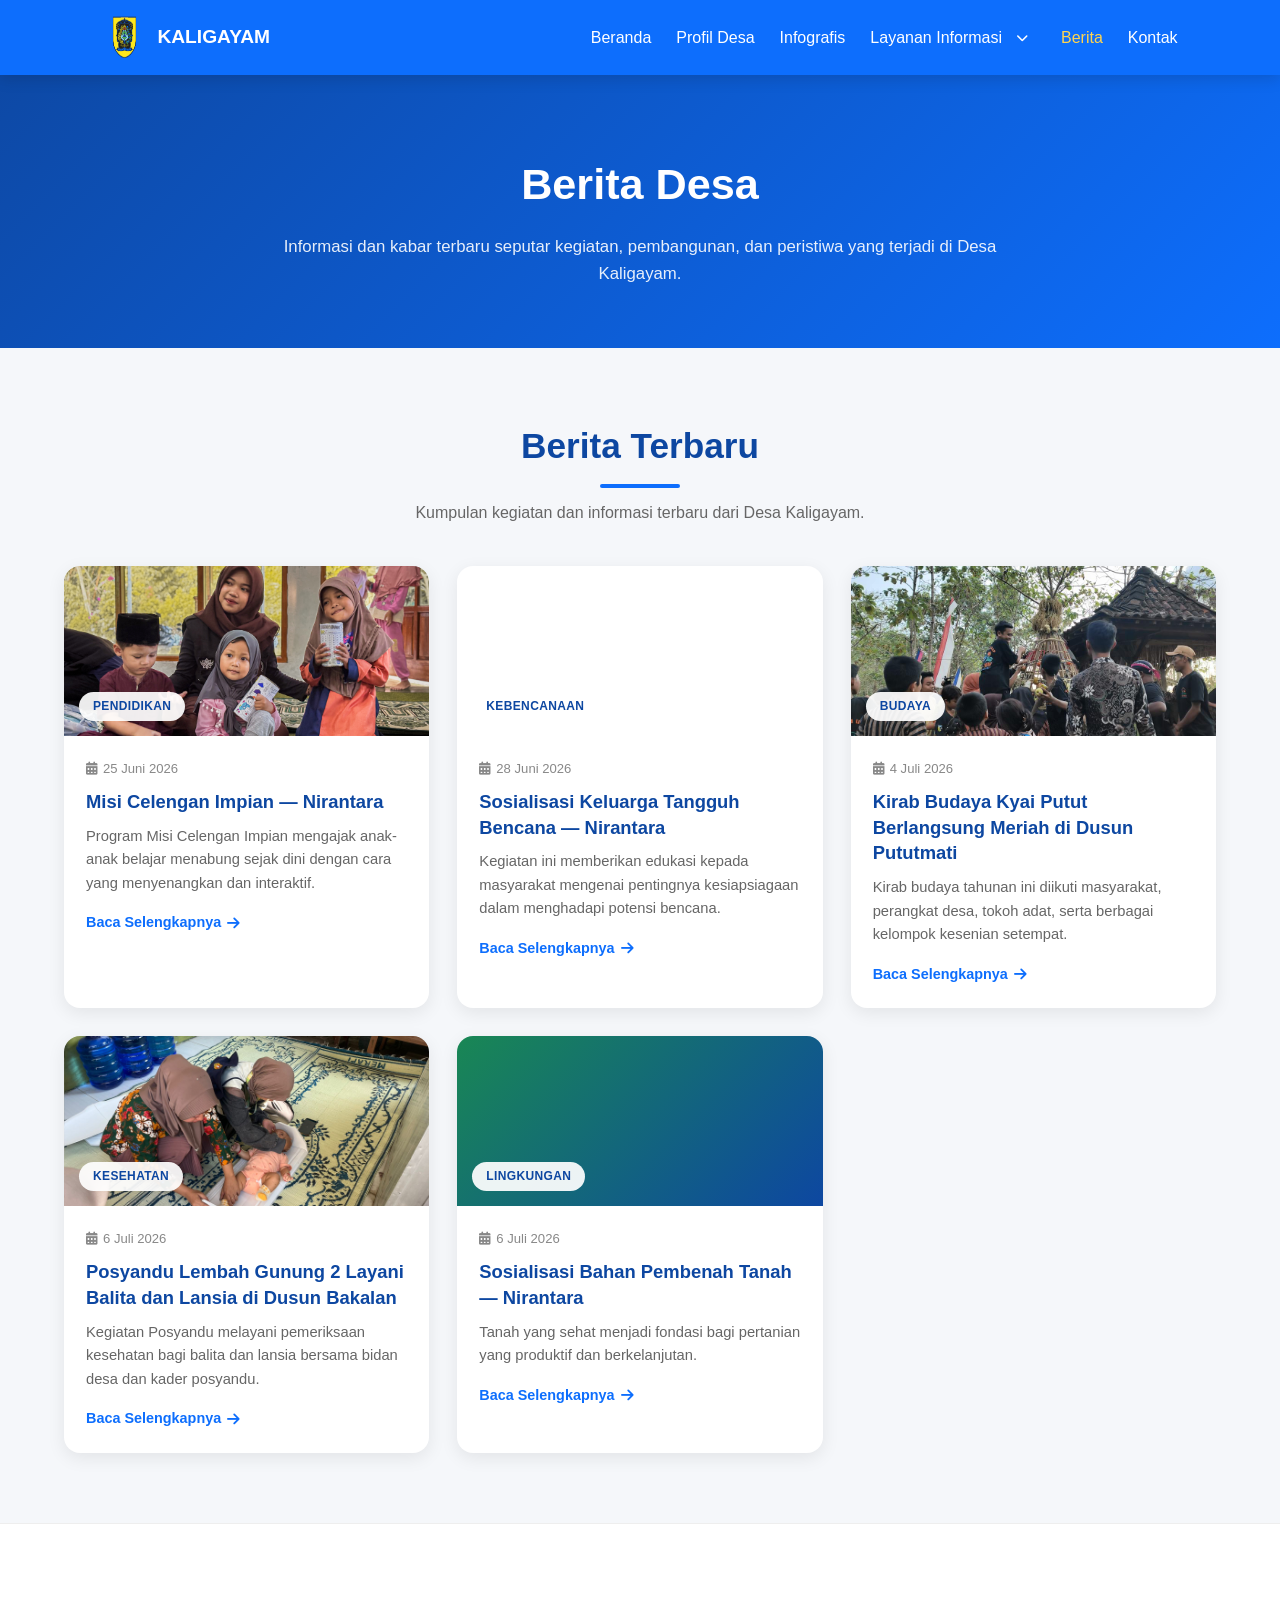
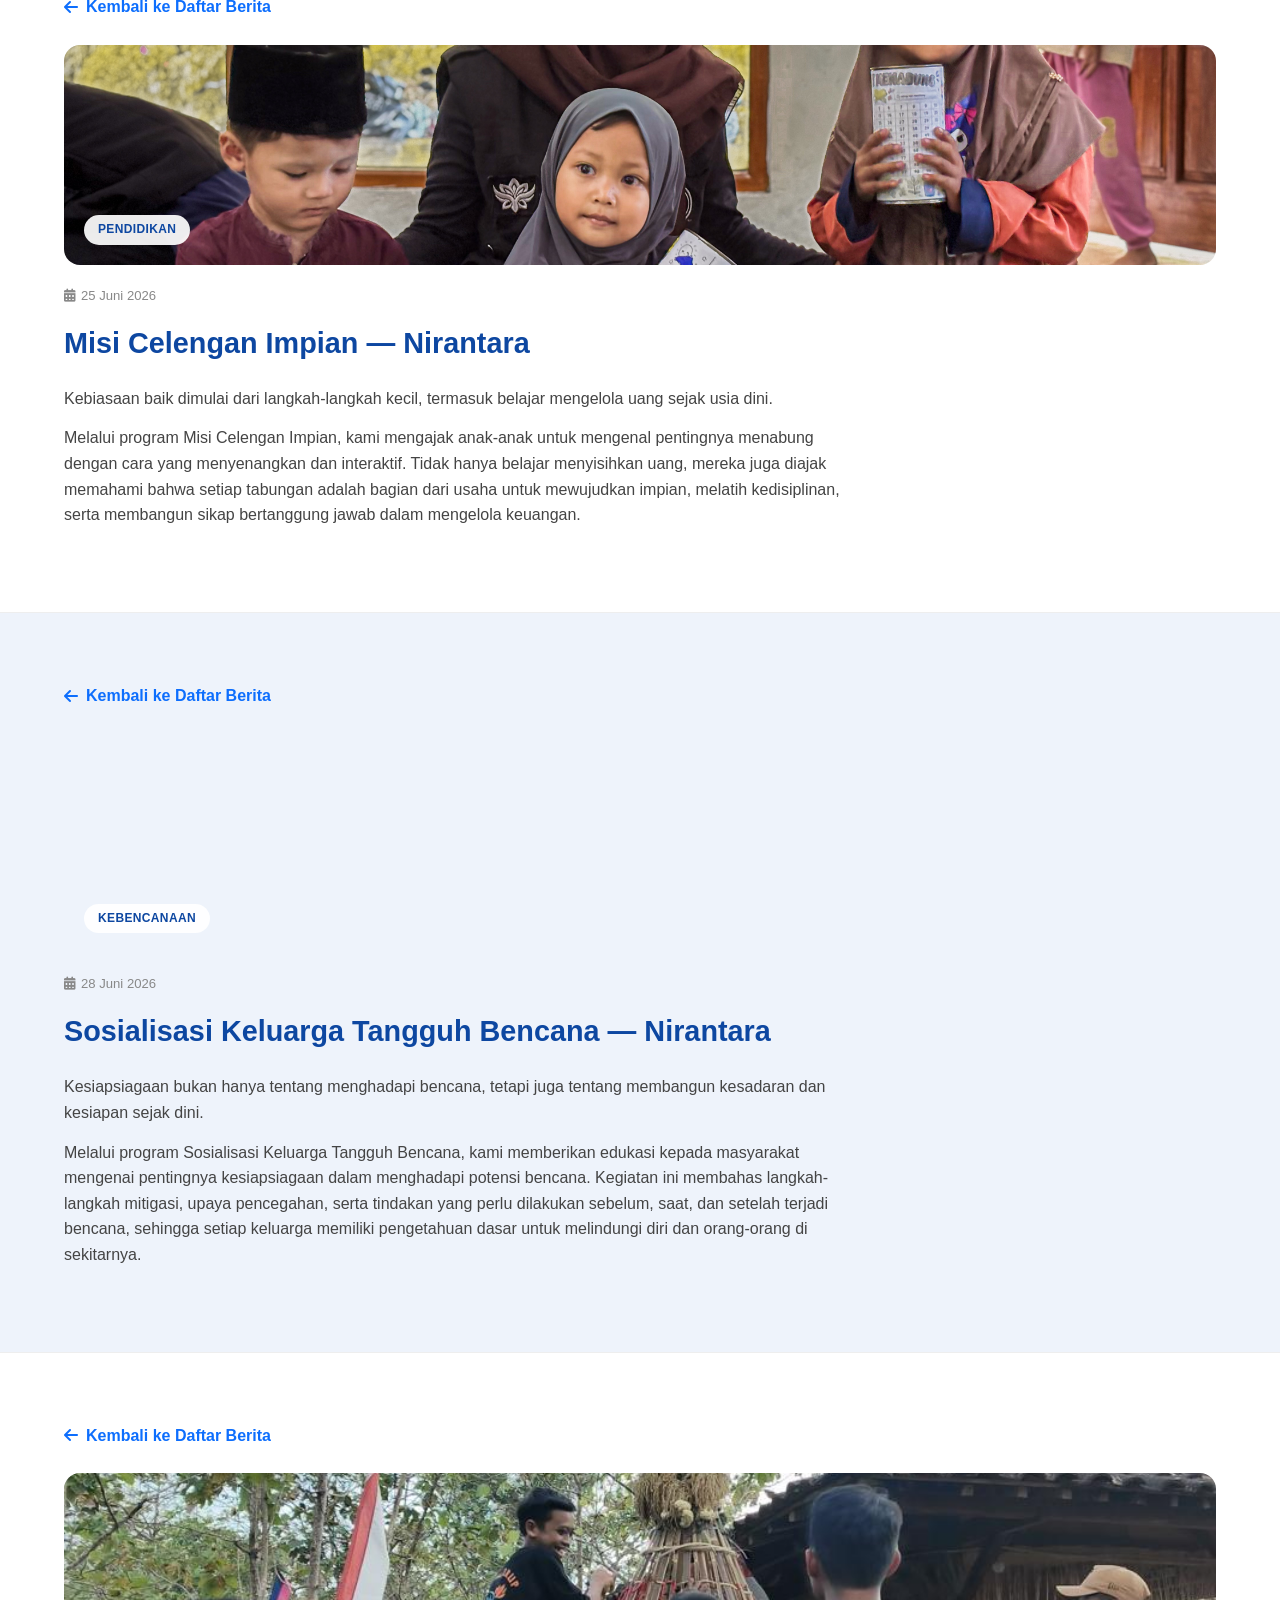
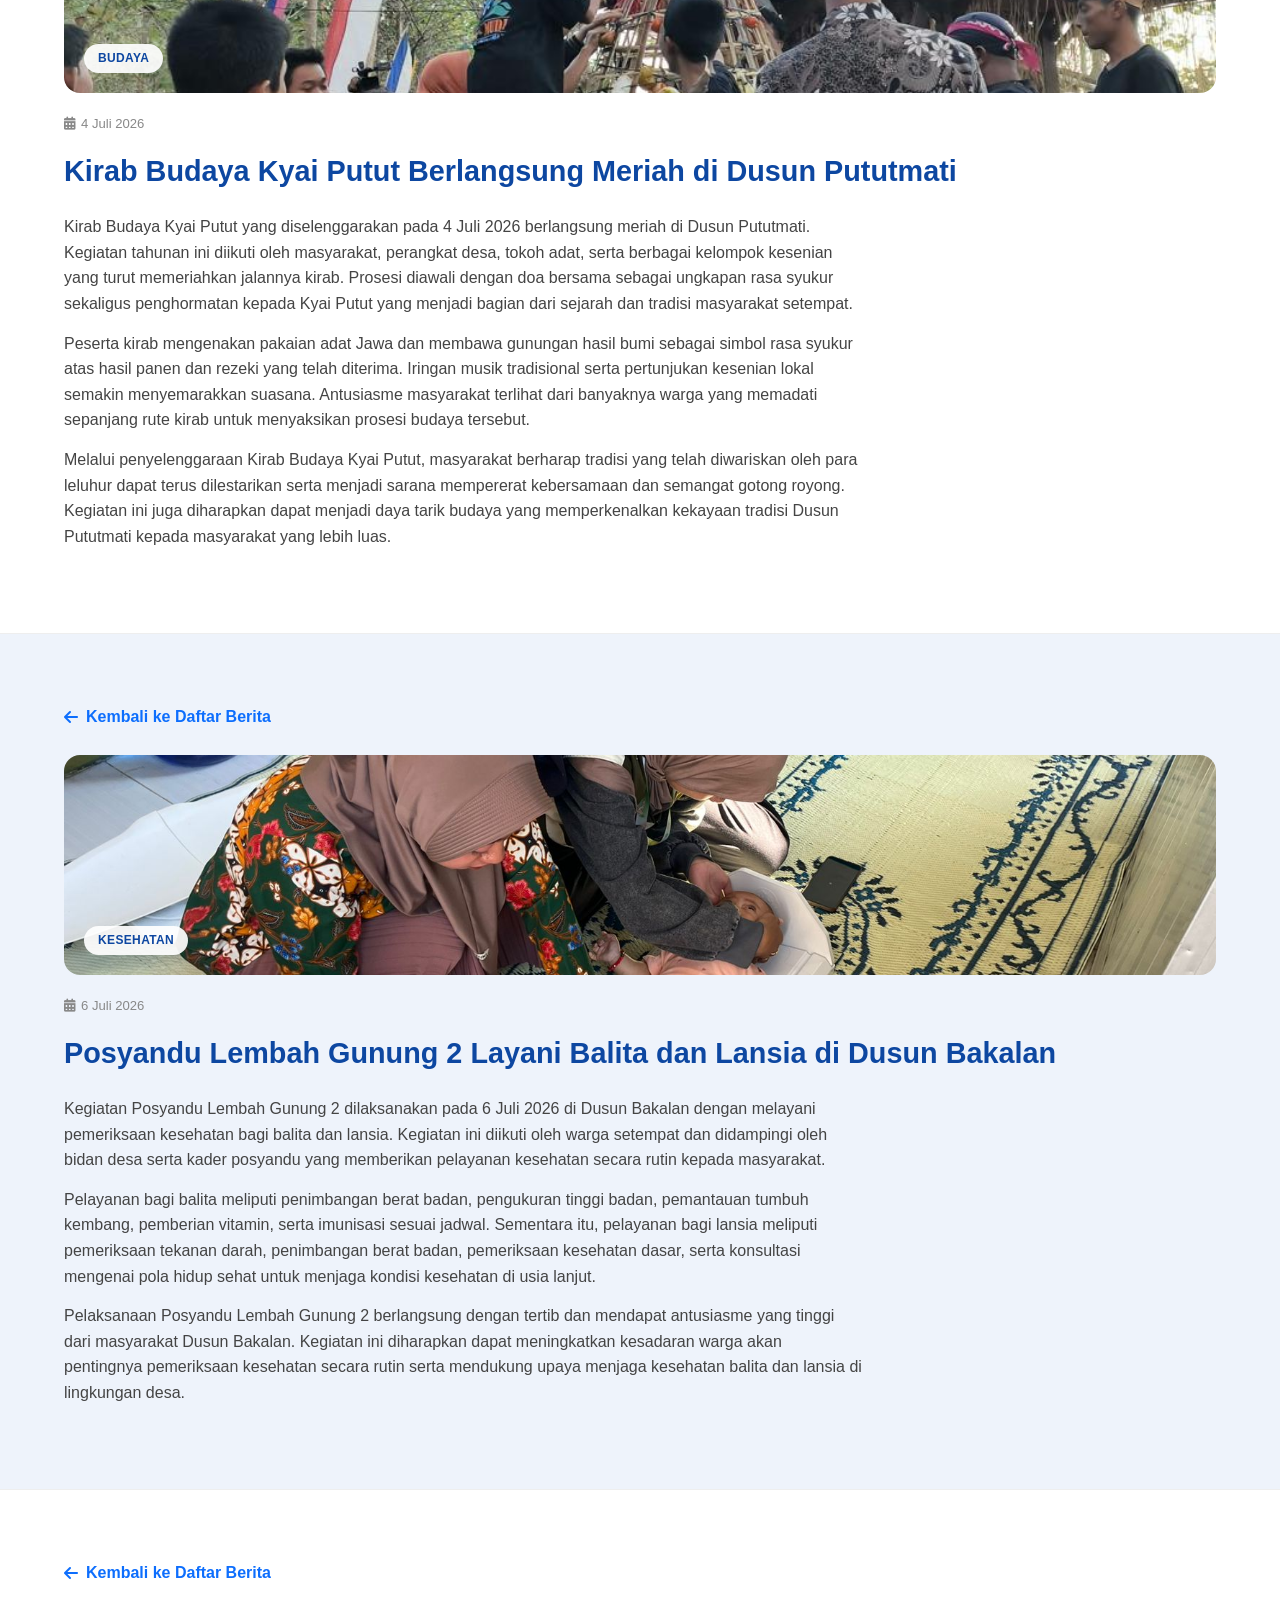
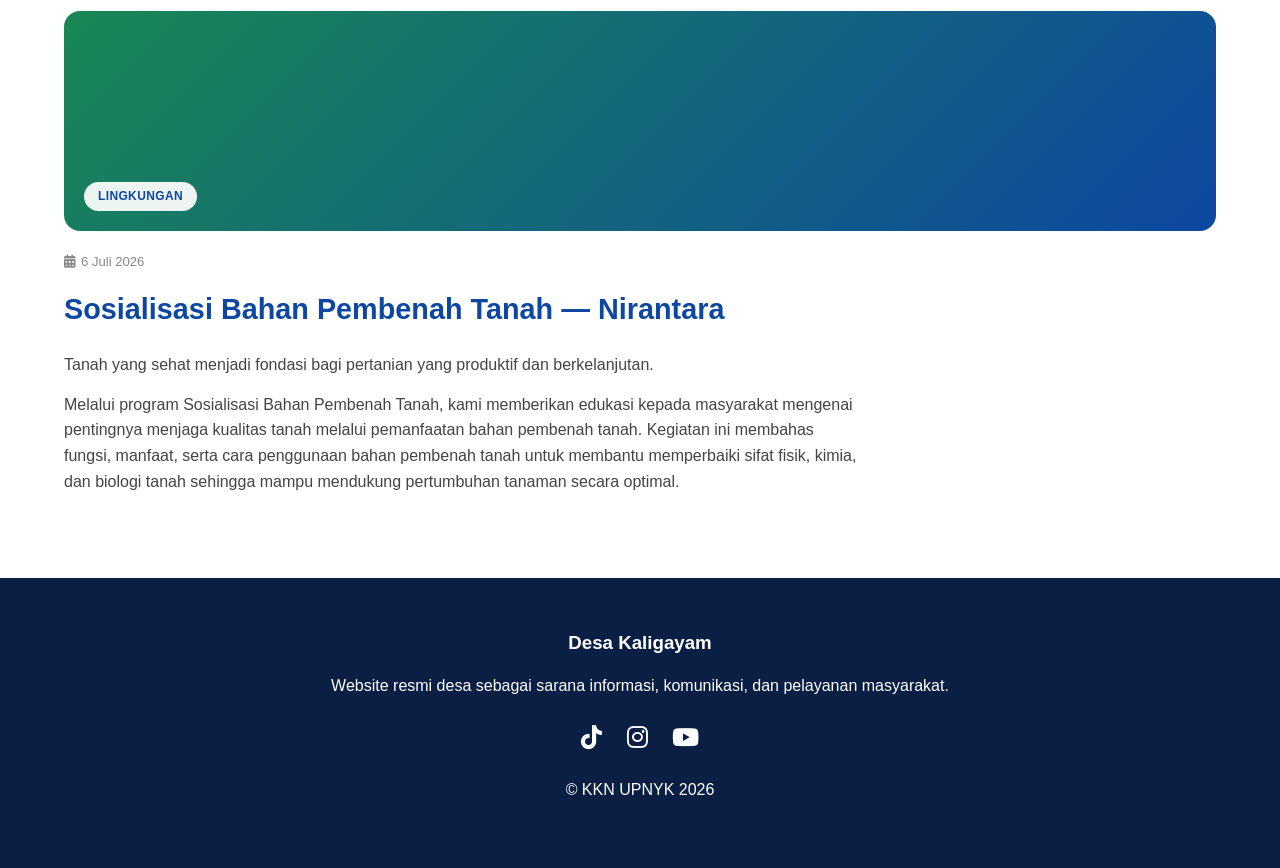
==== commit bff5e38b: "Update berita.html" ====
--- a/berita.html
+++ b/berita.html
@@ -187,7 +187,7 @@
                         <span class="berita-tanggal"><i class="fas fa-calendar-days"></i> 25 Juni 2026</span>
                         <h3>Misi Celengan Impian — Nirantara</h3>
                         <p>Program Misi Celengan Impian mengajak anak-anak belajar menabung sejak dini dengan cara yang menyenangkan dan interaktif.</p>
-                        <a href="#berita-2" class="berita-link">Baca Selengkapnya <i class="fas fa-arrow-right"></i></a>
+                        <a href="#berita-1" class="berita-link">Baca Selengkapnya <i class="fas fa-arrow-right"></i></a>
                     </div>
                 </div>
                 <div class="berita-card">
@@ -198,7 +198,7 @@
                         <span class="berita-tanggal"><i class="fas fa-calendar-days"></i> 28 Juni 2026</span>
                         <h3>Sosialisasi Keluarga Tangguh Bencana — Nirantara</h3>
                         <p>Kegiatan ini memberikan edukasi kepada masyarakat mengenai pentingnya kesiapsiagaan dalam menghadapi potensi bencana.</p>
-                        <a href="#berita-3" class="berita-link">Baca Selengkapnya <i class="fas fa-arrow-right"></i></a>
+                        <a href="#berita-2" class="berita-link">Baca Selengkapnya <i class="fas fa-arrow-right"></i></a>
                     </div>
                 </div>
                 <div class="berita-card">
@@ -209,7 +209,7 @@
                         <span class="berita-tanggal"><i class="fas fa-calendar-days"></i> 4 Juli 2026</span>
                         <h3>Kirab Budaya Kyai Putut Berlangsung Meriah di Dusun Pututmati</h3>
                         <p>Kirab budaya tahunan ini diikuti masyarakat, perangkat desa, tokoh adat, serta berbagai kelompok kesenian setempat.</p>
-                        <a href="#berita-4" class="berita-link">Baca Selengkapnya <i class="fas fa-arrow-right"></i></a>
+                        <a href="#berita-3" class="berita-link">Baca Selengkapnya <i class="fas fa-arrow-right"></i></a>
                     </div>
                 </div>
                 <div class="berita-card">
@@ -220,26 +220,26 @@
                         <span class="berita-tanggal"><i class="fas fa-calendar-days"></i> 6 Juli 2026</span>
                         <h3>Posyandu Lembah Gunung 2 Layani Balita dan Lansia di Dusun Bakalan</h3>
                         <p>Kegiatan Posyandu melayani pemeriksaan kesehatan bagi balita dan lansia bersama bidan desa dan kader posyandu.</p>
-                        <a href="#berita-5" class="berita-link">Baca Selengkapnya <i class="fas fa-arrow-right"></i></a>
-                    </div>
-                            </div>
-            </div>
- <div class="berita-card">
-                    <div class="berita-thumb" style="background-image:url('Berita 4.jpeg');background-size:cover;background-position:center;">
+                        <a href="#berita-4" class="berita-link">Baca Selengkapnya <i class="fas fa-arrow-right"></i></a>
+                    </div>
+                </div>
+                <div class="berita-card">
+                    <div class="berita-thumb" style="background:linear-gradient(135deg,#198754,#0d47a1);">
                         <span class="berita-kategori">Lingkungan</span>
                     </div>
                     <div class="berita-content">
                         <span class="berita-tanggal"><i class="fas fa-calendar-days"></i> 6 Juli 2026</span>
-                        <h3> 𝐒𝐎𝐒𝐈𝐀𝐋𝐈𝐒𝐀𝐒𝐈 𝐁𝐀𝐇𝐀𝐍 𝐏𝐄𝐌𝐁𝐄𝐍𝐀𝐇 𝐓𝐀𝐍𝐀𝐇 — 𝐍𝐈𝐑𝐀𝐍𝐓𝐀𝐑𝐀</h3>
+                        <h3>Sosialisasi Bahan Pembenah Tanah — Nirantara</h3>
                         <p>Tanah yang sehat menjadi fondasi bagi pertanian yang produktif dan berkelanjutan.</p>
                         <a href="#berita-5" class="berita-link">Baca Selengkapnya <i class="fas fa-arrow-right"></i></a>
                     </div>
-                            </div>
-            </div>
-        </div>
-    </section>
-  
-    <section id="berita-2" class="berita-detail">
+                </div>
+            </div>
+
+        </div>
+    </section>
+
+    <section id="berita-1" class="berita-detail">
         <div class="container">
             <a href="#daftar-berita" class="back-link"><i class="fas fa-arrow-left"></i> Kembali ke Daftar Berita</a>
             <div class="berita-detail-header" style="background-image:url('Berita 1.jpeg');background-size:cover;background-position:center;">
@@ -251,7 +251,7 @@
                 <p>Melalui program Misi Celengan Impian, kami mengajak anak-anak untuk mengenal pentingnya menabung dengan cara yang menyenangkan dan interaktif. Tidak hanya belajar menyisihkan uang, mereka juga diajak memahami bahwa setiap tabungan adalah bagian dari usaha untuk mewujudkan impian, melatih kedisiplinan, serta membangun sikap bertanggung jawab dalam mengelola keuangan.</p>
         </div>
     </section>
-    <section id="berita-3" class="berita-detail">
+    <section id="berita-2" class="berita-detail">
         <div class="container">
             <a href="#daftar-berita" class="back-link"><i class="fas fa-arrow-left"></i> Kembali ke Daftar Berita</a>
             <div class="berita-detail-header" style="background-image:url('Berita 2.jpeg');background-size:cover;background-position:center;">
@@ -263,7 +263,7 @@
                 <p>Melalui program Sosialisasi Keluarga Tangguh Bencana, kami memberikan edukasi kepada masyarakat mengenai pentingnya kesiapsiagaan dalam menghadapi potensi bencana. Kegiatan ini membahas langkah-langkah mitigasi, upaya pencegahan, serta tindakan yang perlu dilakukan sebelum, saat, dan setelah terjadi bencana, sehingga setiap keluarga memiliki pengetahuan dasar untuk melindungi diri dan orang-orang di sekitarnya.</p>
         </div>
     </section>
-    <section id="berita-4" class="berita-detail">
+    <section id="berita-3" class="berita-detail">
         <div class="container">
             <a href="#daftar-berita" class="back-link"><i class="fas fa-arrow-left"></i> Kembali ke Daftar Berita</a>
             <div class="berita-detail-header" style="background-image:url('Berita 3.jpeg');background-size:cover;background-position:center;">
@@ -276,7 +276,7 @@
                 <p>Melalui penyelenggaraan Kirab Budaya Kyai Putut, masyarakat berharap tradisi yang telah diwariskan oleh para leluhur dapat terus dilestarikan serta menjadi sarana mempererat kebersamaan dan semangat gotong royong. Kegiatan ini juga diharapkan dapat menjadi daya tarik budaya yang memperkenalkan kekayaan tradisi Dusun Pututmati kepada masyarakat yang lebih luas.</p>
         </div>
     </section>
-    <section id="berita-5" class="berita-detail">
+    <section id="berita-4" class="berita-detail">
         <div class="container">
             <a href="#daftar-berita" class="back-link"><i class="fas fa-arrow-left"></i> Kembali ke Daftar Berita</a>
             <div class="berita-detail-header" style="background-image:url('Berita 4.jpeg');background-size:cover;background-position:center;">
@@ -289,16 +289,16 @@
                 <p>Pelaksanaan Posyandu Lembah Gunung 2 berlangsung dengan tertib dan mendapat antusiasme yang tinggi dari masyarakat Dusun Bakalan. Kegiatan ini diharapkan dapat meningkatkan kesadaran warga akan pentingnya pemeriksaan kesehatan secara rutin serta mendukung upaya menjaga kesehatan balita dan lansia di lingkungan desa.</p>
         </div>
     </section>
-     <section id="berita-5" class="berita-detail">
-        <div class="container">
-            <a href="#daftar-berita" class="back-link"><i class="fas fa-arrow-left"></i> Kembali ke Daftar Berita</a>
-            <div class="berita-detail-header" style="background-image:url('Berita 4.jpeg');background-size:cover;background-position:center;">
+    <section id="berita-5" class="berita-detail">
+        <div class="container">
+            <a href="#daftar-berita" class="back-link"><i class="fas fa-arrow-left"></i> Kembali ke Daftar Berita</a>
+            <div class="berita-detail-header" style="background:linear-gradient(135deg,#198754,#0d47a1);">
                 <span class="berita-kategori">Lingkungan</span>
             </div>
             <span class="berita-tanggal"><i class="fas fa-calendar-days"></i> 6 Juli 2026</span>
-            <h2> 𝐒𝐎𝐒𝐈𝐀𝐋𝐈𝐒𝐀𝐒𝐈 𝐁𝐀𝐇𝐀𝐍 𝐏𝐄𝐌𝐁𝐄𝐍𝐀𝐇 𝐓𝐀𝐍𝐀𝐇 — 𝐍𝐈𝐑𝐀𝐍𝐓𝐀𝐑𝐀</h2>
+            <h2>Sosialisasi Bahan Pembenah Tanah — Nirantara</h2>
+                <p>Tanah yang sehat menjadi fondasi bagi pertanian yang produktif dan berkelanjutan.</p>
                 <p>Melalui program Sosialisasi Bahan Pembenah Tanah, kami memberikan edukasi kepada masyarakat mengenai pentingnya menjaga kualitas tanah melalui pemanfaatan bahan pembenah tanah. Kegiatan ini membahas fungsi, manfaat, serta cara penggunaan bahan pembenah tanah untuk membantu memperbaiki sifat fisik, kimia, dan biologi tanah sehingga mampu mendukung pertumbuhan tanaman secara optimal.</p>
-               
         </div>
     </section>
     <!-- FOOTER -->
